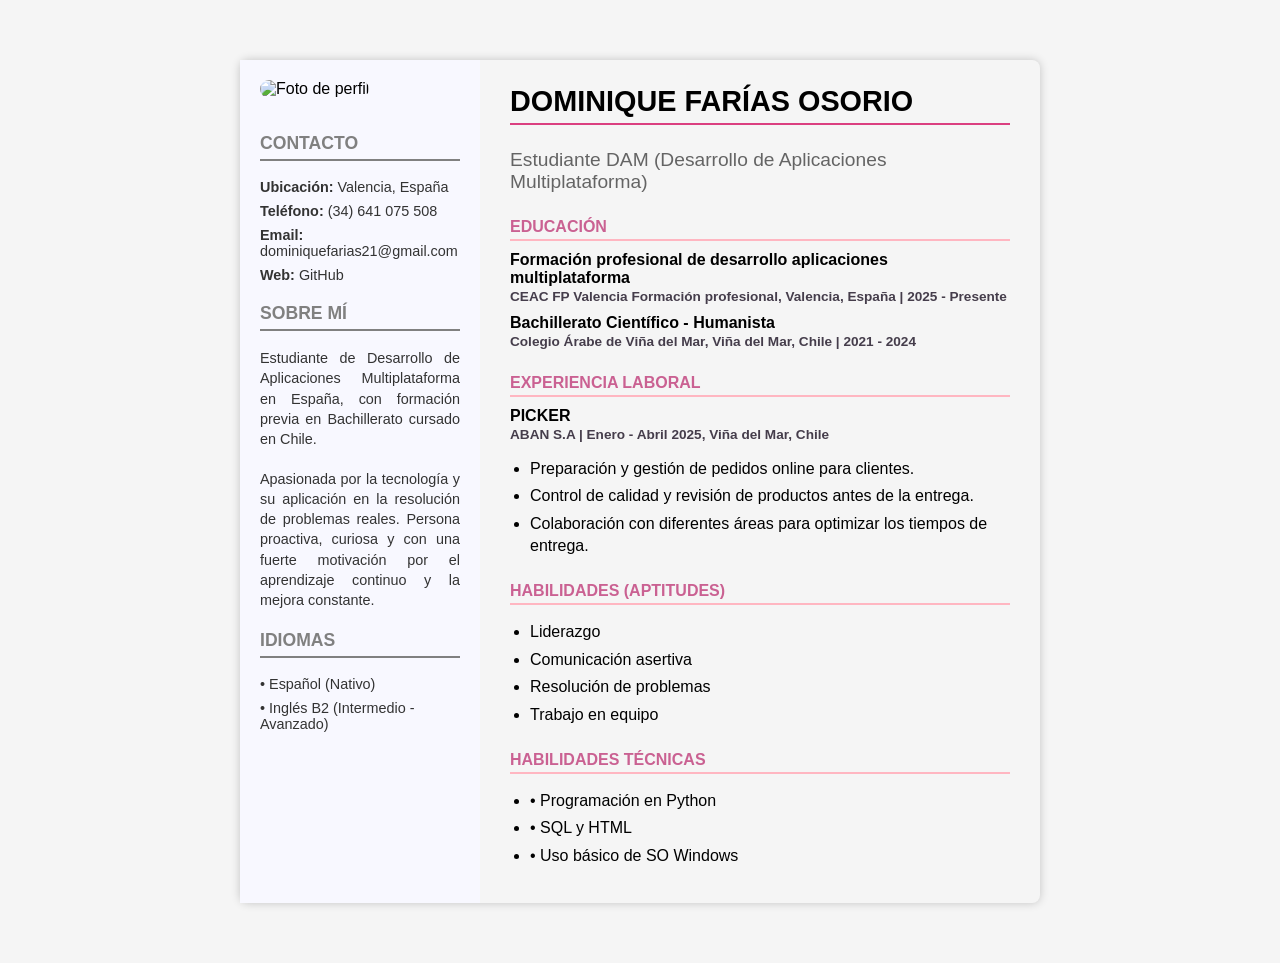
==== index.html @ 954dca67 "." ====
<!DOCTYPE html>
<html lang="es">

<head>
    <meta charset="UTF-8">
    <title>CV - Dominique Farías</title>
    <style>
        /* Estilos generales del cuerpo */
        body {
            width: 800px;
            /* Aumenté ligeramente el ancho para que quepa mejor la info */
            background: whitesmoke;
            margin: 60px auto;
            display: flex;
            border-radius: 8px;
            box-shadow: 0 0 10px rgba(0, 0, 0, 0.2);
            overflow: hidden;
            font-family: Arial, sans-serif;
            /* Agregué una fuente por defecto para mejor lectura */
        }

        /* Sección izquierda */
        #izquierda {
            flex: 1.2;
            /* Le di un poco más de espacio a la izquierda */
            background: rgb(248, 248, 255);
            padding: 20px;
        }

        #izquierda img {
            width: 100%;
            border-radius: 10px;
            margin-bottom: 15px;
        }

        #izquierda h3 {
            border-bottom: 2px solid grey;
            padding-bottom: 5px;
            color: grey;
            margin-top: 20px;
            font-size: 1.1em;
        }

        #izquierda p {
            text-align: justify;
            line-height: 1.4;
            margin-bottom: 20px;
            font-size: 0.9em;
            color: #333;
        }

        #izquierda ul {
            list-style: none;
            padding: 0;
            margin: 10px 0;
        }

        #izquierda li {
            color: #333;
            margin: 8px 0;
            font-size: 0.9em;
            word-wrap: break-word;
            /* Para que el correo no se salga si es muy largo */
        }

        /* Sección derecha */
        #derecha {
            flex: 3;
            padding: 20px 30px;
        }

        #derecha h1 {
            border-bottom: 2px solid rgb(219, 63, 128);
            padding-bottom: 5px;
            color: black;
            margin-top: 5px;
            text-transform: uppercase;
            font-size: 1.8em;
        }

        #derecha h2 {
            margin-top: 5px;
            color: rgb(100, 100, 100);
            font-size: 1.2em;
            font-weight: normal;
        }

        #derecha h3 {
            border-bottom: 2px solid lightpink;
            padding-bottom: 3px;
            color: rgb(202, 97, 146);
            margin-top: 25px;
            margin-bottom: 10px;
            text-transform: uppercase;
            font-size: 1em;
        }

        #derecha h6 {
            color: rgb(69, 61, 75);
            margin: 2px 0 10px 0;
            font-size: 0.85em;
            font-weight: bold;
        }

        /* Ajuste de los artículos para que se vean ordenados */
        #derecha article {
            display: block;
            /* Cambiado a block para mejor manejo de listas y textos */
            margin: 15px 0;
        }

        #derecha ul {
            list-style-type: disc;
            /* Pone puntitos a la lista */
            margin-left: 20px;
            padding: 0;
        }

        #derecha li {
            margin-bottom: 5px;
            line-height: 1.4;
        }

        .item-titulo {
            font-weight: bold;
            font-size: 1em;
            color: #000;
            display: block;
            margin-top: 10px;
        }
    </style>
</head>

<body>
    <section id="izquierda">
        <img src="blurry.jpg" alt="Foto de perfil">

        <article>
            <h3>CONTACTO</h3>
            <ul>
                <li><strong>Ubicación:</strong> Valencia, España</li>
                <li><strong>Teléfono:</strong> (34) 641 075 508</li>
                <li><strong>Email:</strong> dominiquefarias21@gmail.com</li>
                <li><strong>Web:</strong> GitHub</li>
            </ul>
        </article>

        <article>
            <h3>SOBRE MÍ</h3>
            <p>
                Estudiante de Desarrollo de Aplicaciones Multiplataforma en España, con formación previa en Bachillerato
                cursado en Chile.
            </p>
            <p>
                Apasionada por la tecnología y su aplicación en la resolución de problemas reales. Persona proactiva,
                curiosa y con una fuerte motivación por el aprendizaje continuo y la mejora constante.
            </p>
        </article>

        <article>
            <h3>IDIOMAS</h3>
            <ul>
                <li>• Español (Nativo)</li>
                <li>• Inglés B2 (Intermedio - Avanzado)</li>
            </ul>
        </article>
    </section>

    <section id="derecha">
        <h1>Dominique Farías Osorio</h1>
        <h2>Estudiante DAM (Desarrollo de Aplicaciones Multiplataforma)</h2>

        <article>
            <h3>EDUCACIÓN</h3>

            <span class="item-titulo">Formación profesional de desarrollo aplicaciones multiplataforma</span>
            <h6>CEAC FP Valencia Formación profesional, Valencia, España | 2025 - Presente</h6>

            <span class="item-titulo">Bachillerato Científico - Humanista</span>
            <h6>Colegio Árabe de Viña del Mar, Viña del Mar, Chile | 2021 - 2024</h6>
        </article>

        <article>
            <h3>EXPERIENCIA LABORAL</h3>

            <span class="item-titulo">PICKER</span>
            <h6>ABAN S.A | Enero - Abril 2025, Viña del Mar, Chile</h6>
            <ul>
                <li>Preparación y gestión de pedidos online para clientes.</li>
                <li>Control de calidad y revisión de productos antes de la entrega.</li>
                <li>Colaboración con diferentes áreas para optimizar los tiempos de entrega.</li>
            </ul>
        </article>

        <article>
            <h3>HABILIDADES (APTITUDES)</h3>
            <ul>
                <li>Liderazgo</li>
                <li>Comunicación asertiva</li>
                <li>Resolución de problemas</li>
                <li>Trabajo en equipo</li>
            </ul>
        </article>
        <article>
            <h3>HABILIDADES TÉCNICAS</h3>
            <ul>
                <li>• Programación en Python</li>
                <li>• SQL y HTML</li>
                <li>• Uso básico de SO Windows</li>
            </ul>
        </article>
    </section>
</body>

</html>
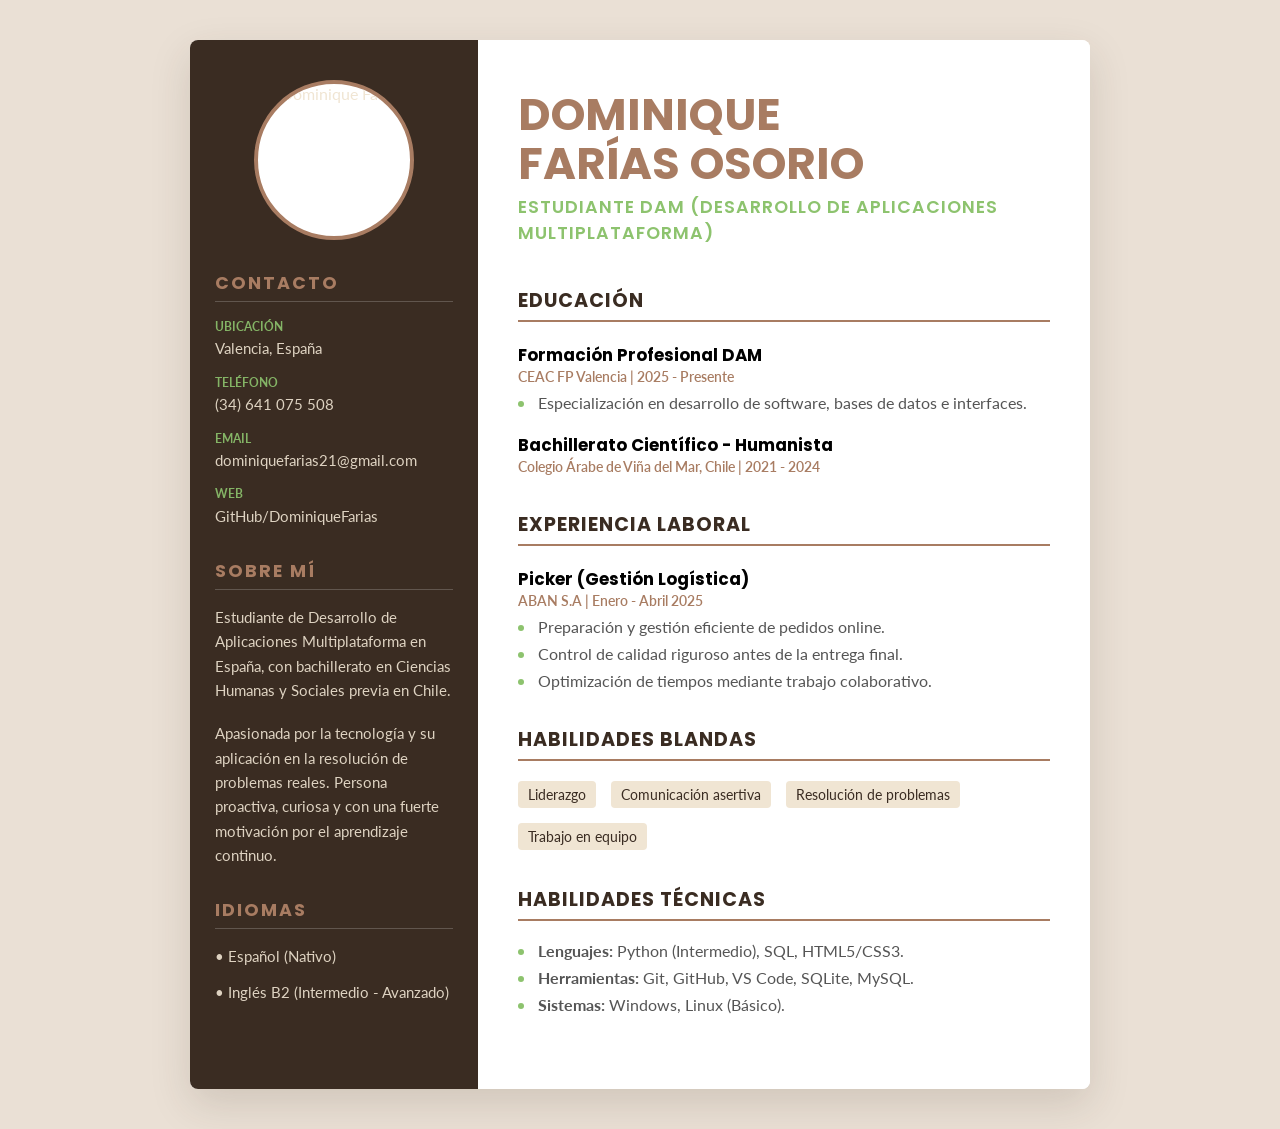
==== commit 9f050dd9: "." ====
--- a/index.html
+++ b/index.html
@@ -4,212 +4,351 @@
 <head>
     <meta charset="UTF-8">
     <title>CV - Dominique Farías</title>
+    <link rel="preconnect" href="https://fonts.googleapis.com">
+    <link rel="preconnect" href="https://fonts.gstatic.com" crossorigin>
+    <link
+        href="https://fonts.googleapis.com/css2?family=Lato:wght@300;400;700&family=Poppins:wght@400;600;700&display=swap"
+        rel="stylesheet">
+
     <style>
-        /* Estilos generales del cuerpo */
+        /* --- Variables de Color (Tema Tierra) --- */
+        :root {
+            --bg-page: #EAE0D5;
+            /* Fondo de la página web */
+            --sidebar-bg: #3A2C22;
+            /* Marrón Oscuro (Barra lateral) */
+            --sidebar-text: #F0E5D3;
+            /* Beige Claro (Texto barra lateral) */
+            --main-bg: #FFFFFF;
+            /* Blanco (Fondo contenido) */
+            --text-dark: #3A2C22;
+            /* Marrón Oscuro (Texto principal) */
+            --primary: #A87C62;
+            /* Terracota (Títulos principales) */
+            --accent: #8DC36E;
+            /* Verde (Subtítulos/Detalles) */
+            --line-color: #E0E0E0;
+            /* Gris muy suave para líneas sutiles */
+        }
+
+        /* --- Reset y General --- */
+        * {
+            box-sizing: border-box;
+            margin: 0;
+            padding: 0;
+        }
+
         body {
-            width: 800px;
-            /* Aumenté ligeramente el ancho para que quepa mejor la info */
-            background: whitesmoke;
-            margin: 60px auto;
+            background-color: var(--bg-page);
+            font-family: 'Lato', sans-serif;
+            color: var(--text-dark);
             display: flex;
+            justify-content: center;
+            padding: 40px 20px;
+        }
+
+        /* --- Contenedor Principal (La Hoja de Papel) --- */
+        .cv-container {
+            width: 900px;
+            background-color: var(--main-bg);
+            display: flex;
+            box-shadow: 0 15px 40px rgba(58, 44, 34, 0.15);
+            /* Sombra suave marrón */
             border-radius: 8px;
-            box-shadow: 0 0 10px rgba(0, 0, 0, 0.2);
             overflow: hidden;
-            font-family: Arial, sans-serif;
-            /* Agregué una fuente por defecto para mejor lectura */
-        }
-
-        /* Sección izquierda */
+            /* Para que la barra lateral respete el borde redondeado */
+        }
+
+        /* --- Barra Lateral (Izquierda) --- */
         #izquierda {
-            flex: 1.2;
-            /* Le di un poco más de espacio a la izquierda */
-            background: rgb(248, 248, 255);
-            padding: 20px;
+            flex: 0 0 32%;
+            /* Ocupa el 32% del ancho */
+            background-color: var(--sidebar-bg);
+            color: var(--sidebar-text);
+            padding: 40px 25px;
+            text-align: center;
+        }
+
+        /* Foto de perfil */
+        .profile-img-container {
+            width: 160px;
+            height: 160px;
+            margin: 0 auto 30px;
+            border-radius: 50%;
+            border: 4px solid var(--primary);
+            /* Borde Terracota */
+            overflow: hidden;
+            background-color: #fff;
         }
 
         #izquierda img {
             width: 100%;
-            border-radius: 10px;
+            height: 100%;
+            object-fit: cover;
+        }
+
+        /* Títulos en la barra lateral */
+        #izquierda h3 {
+            font-family: 'Poppins', sans-serif;
+            color: var(--primary);
+            /* Terracota */
+            font-size: 1.1em;
+            letter-spacing: 2px;
+            margin-top: 30px;
             margin-bottom: 15px;
-        }
-
-        #izquierda h3 {
-            border-bottom: 2px solid grey;
+            border-bottom: 1px solid rgba(255, 255, 255, 0.2);
             padding-bottom: 5px;
-            color: grey;
-            margin-top: 20px;
-            font-size: 1.1em;
-        }
-
-        #izquierda p {
-            text-align: justify;
-            line-height: 1.4;
-            margin-bottom: 20px;
-            font-size: 0.9em;
-            color: #333;
+            text-align: left;
+        }
+
+        /* Texto en la barra lateral */
+        #izquierda p,
+        #izquierda li {
+            font-size: 0.95em;
+            line-height: 1.6;
+            text-align: left;
+            opacity: 0.9;
         }
 
         #izquierda ul {
             list-style: none;
-            padding: 0;
-            margin: 10px 0;
+            text-align: left;
         }
 
         #izquierda li {
-            color: #333;
-            margin: 8px 0;
-            font-size: 0.9em;
-            word-wrap: break-word;
-            /* Para que el correo no se salga si es muy largo */
-        }
-
-        /* Sección derecha */
+            margin-bottom: 12px;
+            display: flex;
+            align-items: flex-start;
+        }
+
+        /* Iconos simulados con CSS para la info de contacto */
+        .icon-text {
+            display: flex;
+            flex-direction: column;
+        }
+
+        .contact-label {
+            font-weight: 700;
+            color: var(--accent);
+            /* Verde */
+            font-size: 0.8em;
+            text-transform: uppercase;
+        }
+
+        /* --- Sección Principal (Derecha) --- */
         #derecha {
-            flex: 3;
-            padding: 20px 30px;
-        }
-
+            flex: 1;
+            padding: 50px 40px;
+            background-color: var(--main-bg);
+        }
+
+        /* Encabezado Nombre */
         #derecha h1 {
-            border-bottom: 2px solid rgb(219, 63, 128);
+            font-family: 'Poppins', sans-serif;
+            color: var(--primary);
+            /* Terracota */
+            font-size: 2.8em;
+            text-transform: uppercase;
+            line-height: 1.1;
+            margin-bottom: 5px;
+        }
+
+        #derecha h2 {
+            font-family: 'Poppins', sans-serif;
+            color: var(--accent);
+            /* Verde */
+            font-size: 1.1em;
+            font-weight: 600;
+            letter-spacing: 1px;
+            margin-bottom: 40px;
+            text-transform: uppercase;
+        }
+
+        /* Títulos de Sección Derecha */
+        #derecha h3 {
+            font-family: 'Poppins', sans-serif;
+            color: var(--text-dark);
+            font-size: 1.2em;
+            text-transform: uppercase;
+            letter-spacing: 1px;
+            border-bottom: 2px solid var(--primary);
+            /* Línea Terracota */
             padding-bottom: 5px;
-            color: black;
-            margin-top: 5px;
-            text-transform: uppercase;
-            font-size: 1.8em;
-        }
-
-        #derecha h2 {
-            margin-top: 5px;
-            color: rgb(100, 100, 100);
-            font-size: 1.2em;
-            font-weight: normal;
-        }
-
-        #derecha h3 {
-            border-bottom: 2px solid lightpink;
-            padding-bottom: 3px;
-            color: rgb(202, 97, 146);
-            margin-top: 25px;
-            margin-bottom: 10px;
-            text-transform: uppercase;
-            font-size: 1em;
-        }
-
-        #derecha h6 {
-            color: rgb(69, 61, 75);
-            margin: 2px 0 10px 0;
-            font-size: 0.85em;
-            font-weight: bold;
-        }
-
-        /* Ajuste de los artículos para que se vean ordenados */
+            margin-top: 35px;
+            margin-bottom: 20px;
+        }
+
+        /* Artículos / Items */
         #derecha article {
-            display: block;
-            /* Cambiado a block para mejor manejo de listas y textos */
-            margin: 15px 0;
-        }
-
-        #derecha ul {
-            list-style-type: disc;
-            /* Pone puntitos a la lista */
-            margin-left: 20px;
-            padding: 0;
-        }
-
-        #derecha li {
-            margin-bottom: 5px;
-            line-height: 1.4;
+            margin-bottom: 25px;
         }
 
         .item-titulo {
-            font-weight: bold;
-            font-size: 1em;
+            font-family: 'Poppins', sans-serif;
+            font-weight: 700;
+            font-size: 1.05em;
             color: #000;
             display: block;
-            margin-top: 10px;
+        }
+
+        .item-subtitulo {
+            color: var(--primary);
+            /* Terracota */
+            font-size: 0.9em;
+            font-weight: 600;
+            margin-bottom: 8px;
+            display: block;
+        }
+
+        #derecha ul {
+            list-style: none;
+            margin-top: 8px;
+        }
+
+        #derecha li {
+            position: relative;
+            padding-left: 20px;
+            margin-bottom: 8px;
+            color: #555;
+        }
+
+        /* Bullet points personalizados (cuadraditos verdes) */
+        #derecha li::before {
+            content: "";
+            position: absolute;
+            left: 0;
+            top: 8px;
+            width: 6px;
+            height: 6px;
+            background-color: var(--accent);
+            /* Verde */
+            border-radius: 50%;
         }
     </style>
 </head>
 
 <body>
-    <section id="izquierda">
-        <img src="blurry.jpg" alt="Foto de perfil">
-
-        <article>
-            <h3>CONTACTO</h3>
-            <ul>
-                <li><strong>Ubicación:</strong> Valencia, España</li>
-                <li><strong>Teléfono:</strong> (34) 641 075 508</li>
-                <li><strong>Email:</strong> dominiquefarias21@gmail.com</li>
-                <li><strong>Web:</strong> GitHub</li>
-            </ul>
-        </article>
-
-        <article>
-            <h3>SOBRE MÍ</h3>
-            <p>
-                Estudiante de Desarrollo de Aplicaciones Multiplataforma en España, con formación previa en Bachillerato
-                cursado en Chile.
-            </p>
-            <p>
-                Apasionada por la tecnología y su aplicación en la resolución de problemas reales. Persona proactiva,
-                curiosa y con una fuerte motivación por el aprendizaje continuo y la mejora constante.
-            </p>
-        </article>
-
-        <article>
-            <h3>IDIOMAS</h3>
-            <ul>
-                <li>• Español (Nativo)</li>
-                <li>• Inglés B2 (Intermedio - Avanzado)</li>
-            </ul>
-        </article>
-    </section>
-
-    <section id="derecha">
-        <h1>Dominique Farías Osorio</h1>
-        <h2>Estudiante DAM (Desarrollo de Aplicaciones Multiplataforma)</h2>
-
-        <article>
-            <h3>EDUCACIÓN</h3>
-
-            <span class="item-titulo">Formación profesional de desarrollo aplicaciones multiplataforma</span>
-            <h6>CEAC FP Valencia Formación profesional, Valencia, España | 2025 - Presente</h6>
-
-            <span class="item-titulo">Bachillerato Científico - Humanista</span>
-            <h6>Colegio Árabe de Viña del Mar, Viña del Mar, Chile | 2021 - 2024</h6>
-        </article>
-
-        <article>
-            <h3>EXPERIENCIA LABORAL</h3>
-
-            <span class="item-titulo">PICKER</span>
-            <h6>ABAN S.A | Enero - Abril 2025, Viña del Mar, Chile</h6>
-            <ul>
-                <li>Preparación y gestión de pedidos online para clientes.</li>
-                <li>Control de calidad y revisión de productos antes de la entrega.</li>
-                <li>Colaboración con diferentes áreas para optimizar los tiempos de entrega.</li>
-            </ul>
-        </article>
-
-        <article>
-            <h3>HABILIDADES (APTITUDES)</h3>
-            <ul>
-                <li>Liderazgo</li>
-                <li>Comunicación asertiva</li>
-                <li>Resolución de problemas</li>
-                <li>Trabajo en equipo</li>
-            </ul>
-        </article>
-        <article>
-            <h3>HABILIDADES TÉCNICAS</h3>
-            <ul>
-                <li>• Programación en Python</li>
-                <li>• SQL y HTML</li>
-                <li>• Uso básico de SO Windows</li>
-            </ul>
-        </article>
-    </section>
+
+    <div class="cv-container">
+        <section id="izquierda">
+            <div class="profile-img-container">
+                <img src="blurry.jpg" alt="Dominique Farías">
+            </div>
+
+            <article>
+                <h3>CONTACTO</h3>
+                <ul>
+                    <li>
+                        <div class="icon-text">
+                            <span class="contact-label">Ubicación</span>
+                            <span>Valencia, España</span>
+                        </div>
+                    </li>
+                    <li>
+                        <div class="icon-text">
+                            <span class="contact-label">Teléfono</span>
+                            <span>(34) 641 075 508</span>
+                        </div>
+                    </li>
+                    <li>
+                        <div class="icon-text">
+                            <span class="contact-label">Email</span>
+                            <span>dominiquefarias21@gmail.com</span>
+                        </div>
+                    </li>
+                    <li>
+                        <div class="icon-text">
+                            <span class="contact-label">Web</span>
+                            <a href="https://github.com/dominiquefarias"
+                                style="color: inherit; text-decoration: none;">GitHub/DominiqueFarias</a>
+                        </div>
+                    </li>
+                </ul>
+            </article>
+
+            <article>
+                <h3>SOBRE MÍ</h3>
+                <p>
+                    Estudiante de Desarrollo de Aplicaciones Multiplataforma en España, con bachillerato en Ciencias
+                    Humanas y Sociales previa en Chile.
+                </p>
+                <br>
+                <p>
+                    Apasionada por la tecnología y su aplicación en la resolución de problemas reales. Persona
+                    proactiva,
+                    curiosa y con una fuerte motivación por el aprendizaje continuo.
+                </p>
+            </article>
+
+            <article>
+                <h3>IDIOMAS</h3>
+                <ul>
+                    <li>• Español (Nativo)</li>
+                    <li>• Inglés B2 (Intermedio - Avanzado)</li>
+                </ul>
+            </article>
+        </section>
+
+        <section id="derecha">
+            <h1>Dominique<br>Farías Osorio</h1>
+            <h2>Estudiante DAM (Desarrollo de Aplicaciones Multiplataforma)</h2>
+
+            <article>
+                <h3>Educación</h3>
+
+                <div style="margin-bottom: 20px;">
+                    <span class="item-titulo">Formación Profesional DAM</span>
+                    <span class="item-subtitulo">CEAC FP Valencia | 2025 - Presente</span>
+                    <ul>
+                        <li>Especialización en desarrollo de software, bases de datos e interfaces.</li>
+                    </ul>
+                </div>
+
+                <div>
+                    <span class="item-titulo">Bachillerato Científico - Humanista</span>
+                    <span class="item-subtitulo">Colegio Árabe de Viña del Mar, Chile | 2021 - 2024</span>
+                </div>
+            </article>
+
+            <article>
+                <h3>Experiencia Laboral</h3>
+
+                <span class="item-titulo">Picker (Gestión Logística)</span>
+                <span class="item-subtitulo">ABAN S.A | Enero - Abril 2025</span>
+                <ul>
+                    <li>Preparación y gestión eficiente de pedidos online.</li>
+                    <li>Control de calidad riguroso antes de la entrega final.</li>
+                    <li>Optimización de tiempos mediante trabajo colaborativo.</li>
+                </ul>
+            </article>
+
+            <article>
+                <h3>Habilidades Blandas</h3>
+                <div style="display: flex; gap: 15px; flex-wrap: wrap;">
+                    <span
+                        style="background:#F0E5D3; padding: 5px 10px; border-radius: 4px; font-size: 0.9em;">Liderazgo</span>
+                    <span
+                        style="background:#F0E5D3; padding: 5px 10px; border-radius: 4px; font-size: 0.9em;">Comunicación
+                        asertiva</span>
+                    <span
+                        style="background:#F0E5D3; padding: 5px 10px; border-radius: 4px; font-size: 0.9em;">Resolución
+                        de problemas</span>
+                    <span style="background:#F0E5D3; padding: 5px 10px; border-radius: 4px; font-size: 0.9em;">Trabajo
+                        en equipo</span>
+                </div>
+            </article>
+
+            <article>
+                <h3>Habilidades Técnicas</h3>
+                <ul>
+                    <li><strong>Lenguajes:</strong> Python (Intermedio), SQL, HTML5/CSS3.</li>
+                    <li><strong>Herramientas:</strong> Git, GitHub, VS Code, SQLite, MySQL.</li>
+                    <li><strong>Sistemas:</strong> Windows, Linux (Básico).</li>
+                </ul>
+            </article>
+        </section>
+    </div>
+
 </body>
 
-</html>
+</html>
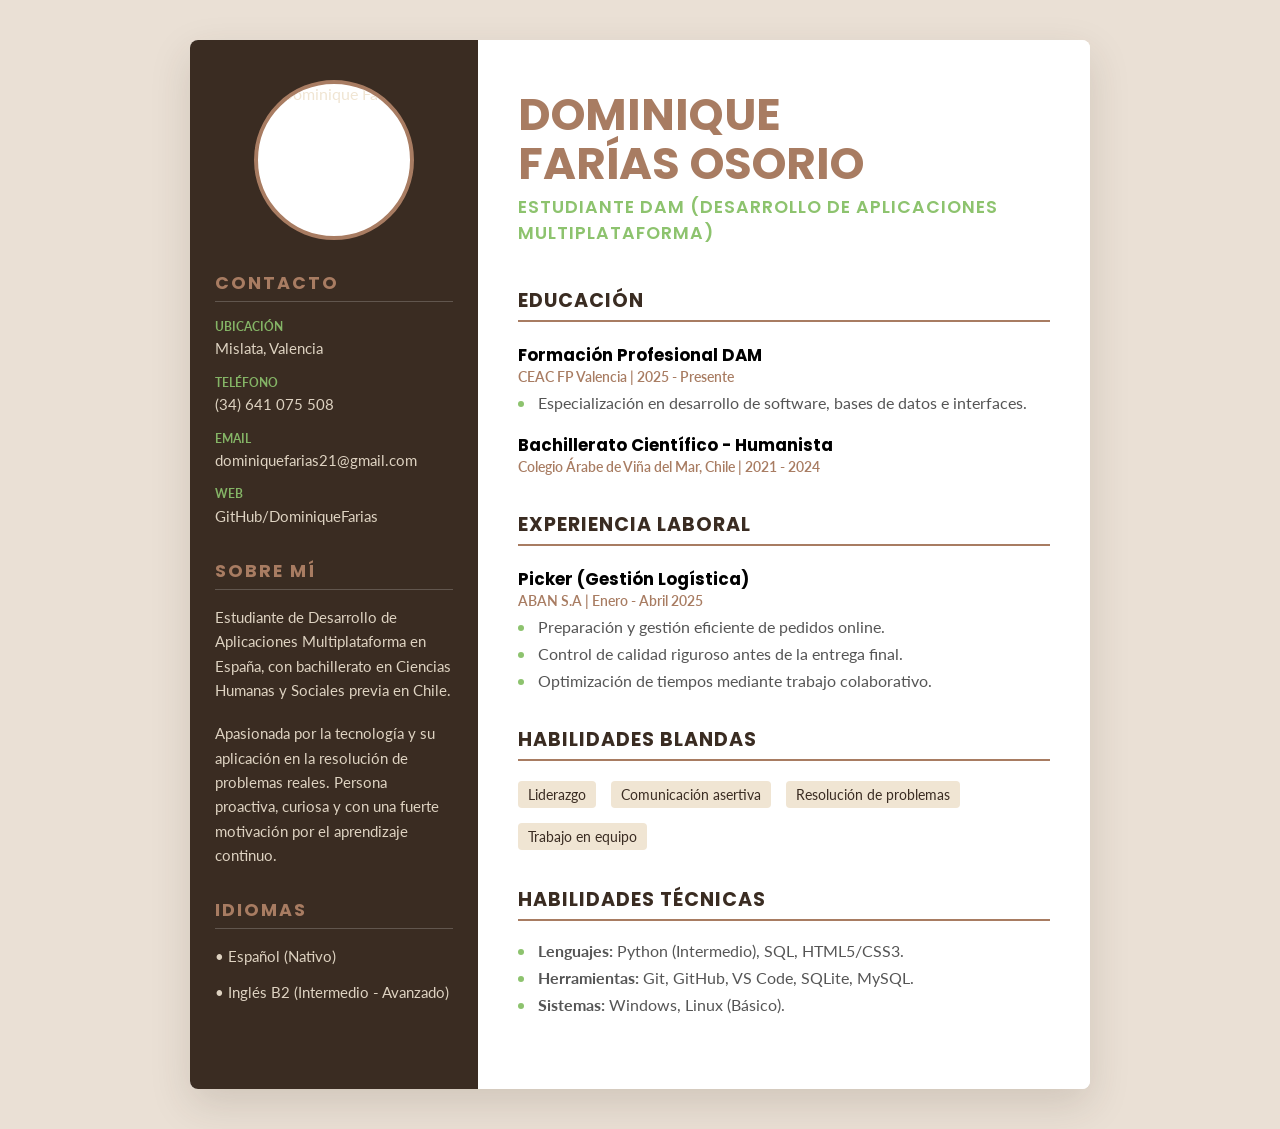
==== commit 6f58eb64: "." ====
--- a/index.html
+++ b/index.html
@@ -241,7 +241,7 @@
                     <li>
                         <div class="icon-text">
                             <span class="contact-label">Ubicación</span>
-                            <span>Valencia, España</span>
+                            <span>Mislata, Valencia</span>
                         </div>
                     </li>
                     <li>
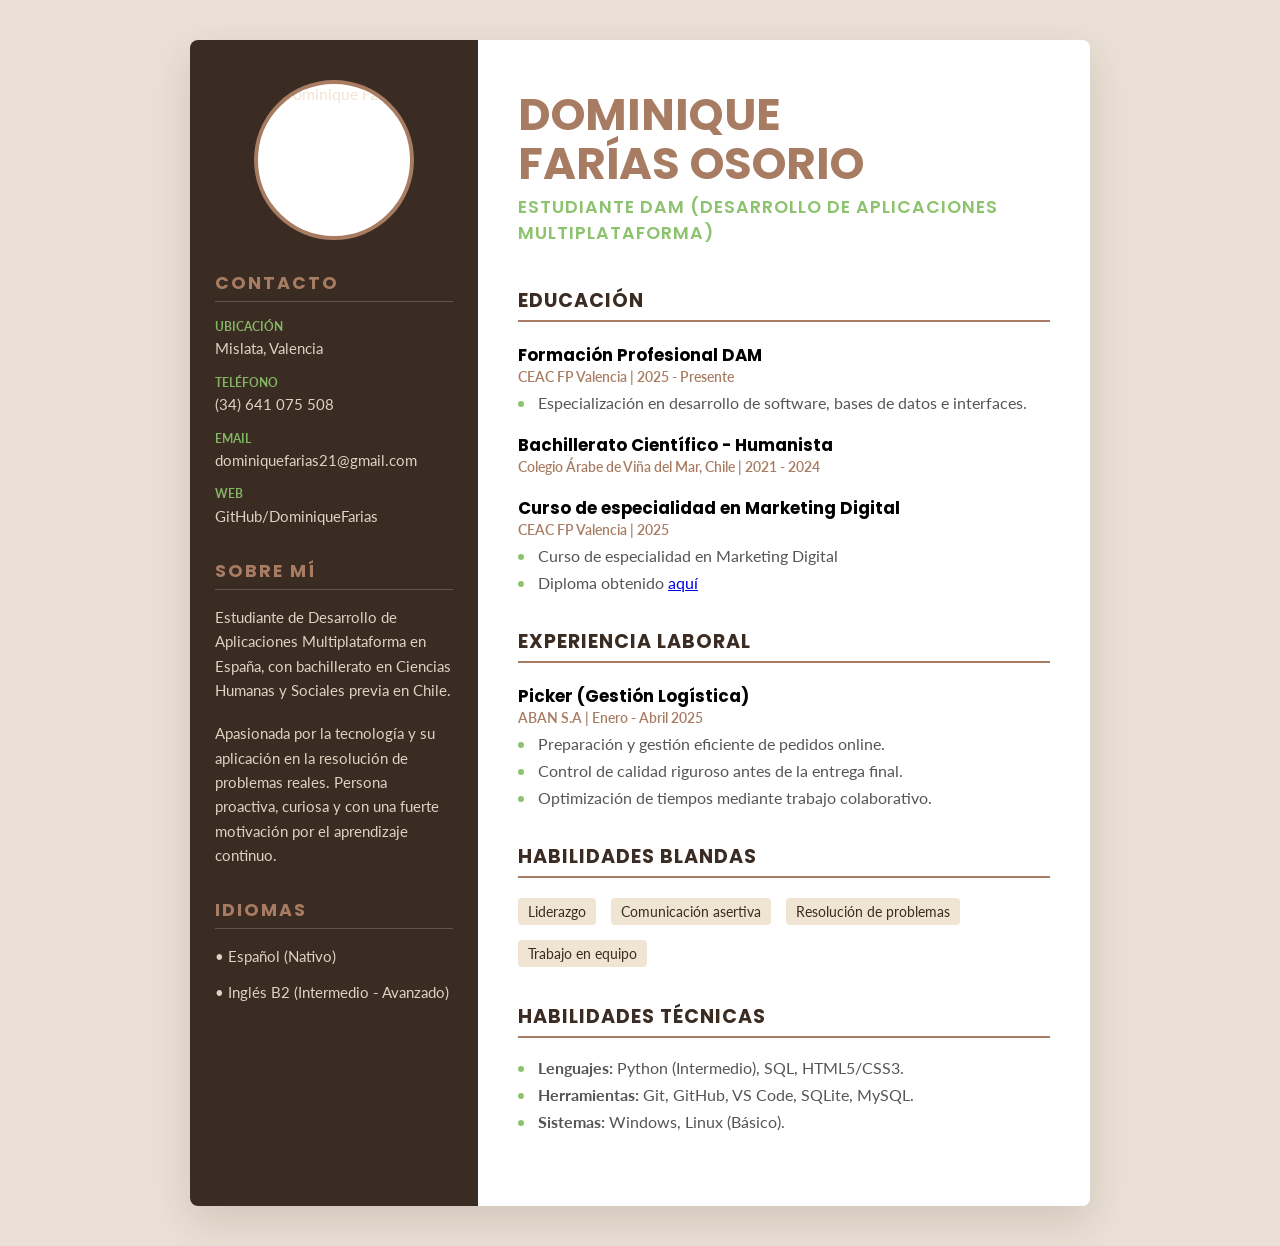
==== commit c3c2962b: "." ====
--- a/index.html
+++ b/index.html
@@ -9,222 +9,7 @@
     <link
         href="https://fonts.googleapis.com/css2?family=Lato:wght@300;400;700&family=Poppins:wght@400;600;700&display=swap"
         rel="stylesheet">
-
-    <style>
-        /* --- Variables de Color (Tema Tierra) --- */
-        :root {
-            --bg-page: #EAE0D5;
-            /* Fondo de la página web */
-            --sidebar-bg: #3A2C22;
-            /* Marrón Oscuro (Barra lateral) */
-            --sidebar-text: #F0E5D3;
-            /* Beige Claro (Texto barra lateral) */
-            --main-bg: #FFFFFF;
-            /* Blanco (Fondo contenido) */
-            --text-dark: #3A2C22;
-            /* Marrón Oscuro (Texto principal) */
-            --primary: #A87C62;
-            /* Terracota (Títulos principales) */
-            --accent: #8DC36E;
-            /* Verde (Subtítulos/Detalles) */
-            --line-color: #E0E0E0;
-            /* Gris muy suave para líneas sutiles */
-        }
-
-        /* --- Reset y General --- */
-        * {
-            box-sizing: border-box;
-            margin: 0;
-            padding: 0;
-        }
-
-        body {
-            background-color: var(--bg-page);
-            font-family: 'Lato', sans-serif;
-            color: var(--text-dark);
-            display: flex;
-            justify-content: center;
-            padding: 40px 20px;
-        }
-
-        /* --- Contenedor Principal (La Hoja de Papel) --- */
-        .cv-container {
-            width: 900px;
-            background-color: var(--main-bg);
-            display: flex;
-            box-shadow: 0 15px 40px rgba(58, 44, 34, 0.15);
-            /* Sombra suave marrón */
-            border-radius: 8px;
-            overflow: hidden;
-            /* Para que la barra lateral respete el borde redondeado */
-        }
-
-        /* --- Barra Lateral (Izquierda) --- */
-        #izquierda {
-            flex: 0 0 32%;
-            /* Ocupa el 32% del ancho */
-            background-color: var(--sidebar-bg);
-            color: var(--sidebar-text);
-            padding: 40px 25px;
-            text-align: center;
-        }
-
-        /* Foto de perfil */
-        .profile-img-container {
-            width: 160px;
-            height: 160px;
-            margin: 0 auto 30px;
-            border-radius: 50%;
-            border: 4px solid var(--primary);
-            /* Borde Terracota */
-            overflow: hidden;
-            background-color: #fff;
-        }
-
-        #izquierda img {
-            width: 100%;
-            height: 100%;
-            object-fit: cover;
-        }
-
-        /* Títulos en la barra lateral */
-        #izquierda h3 {
-            font-family: 'Poppins', sans-serif;
-            color: var(--primary);
-            /* Terracota */
-            font-size: 1.1em;
-            letter-spacing: 2px;
-            margin-top: 30px;
-            margin-bottom: 15px;
-            border-bottom: 1px solid rgba(255, 255, 255, 0.2);
-            padding-bottom: 5px;
-            text-align: left;
-        }
-
-        /* Texto en la barra lateral */
-        #izquierda p,
-        #izquierda li {
-            font-size: 0.95em;
-            line-height: 1.6;
-            text-align: left;
-            opacity: 0.9;
-        }
-
-        #izquierda ul {
-            list-style: none;
-            text-align: left;
-        }
-
-        #izquierda li {
-            margin-bottom: 12px;
-            display: flex;
-            align-items: flex-start;
-        }
-
-        /* Iconos simulados con CSS para la info de contacto */
-        .icon-text {
-            display: flex;
-            flex-direction: column;
-        }
-
-        .contact-label {
-            font-weight: 700;
-            color: var(--accent);
-            /* Verde */
-            font-size: 0.8em;
-            text-transform: uppercase;
-        }
-
-        /* --- Sección Principal (Derecha) --- */
-        #derecha {
-            flex: 1;
-            padding: 50px 40px;
-            background-color: var(--main-bg);
-        }
-
-        /* Encabezado Nombre */
-        #derecha h1 {
-            font-family: 'Poppins', sans-serif;
-            color: var(--primary);
-            /* Terracota */
-            font-size: 2.8em;
-            text-transform: uppercase;
-            line-height: 1.1;
-            margin-bottom: 5px;
-        }
-
-        #derecha h2 {
-            font-family: 'Poppins', sans-serif;
-            color: var(--accent);
-            /* Verde */
-            font-size: 1.1em;
-            font-weight: 600;
-            letter-spacing: 1px;
-            margin-bottom: 40px;
-            text-transform: uppercase;
-        }
-
-        /* Títulos de Sección Derecha */
-        #derecha h3 {
-            font-family: 'Poppins', sans-serif;
-            color: var(--text-dark);
-            font-size: 1.2em;
-            text-transform: uppercase;
-            letter-spacing: 1px;
-            border-bottom: 2px solid var(--primary);
-            /* Línea Terracota */
-            padding-bottom: 5px;
-            margin-top: 35px;
-            margin-bottom: 20px;
-        }
-
-        /* Artículos / Items */
-        #derecha article {
-            margin-bottom: 25px;
-        }
-
-        .item-titulo {
-            font-family: 'Poppins', sans-serif;
-            font-weight: 700;
-            font-size: 1.05em;
-            color: #000;
-            display: block;
-        }
-
-        .item-subtitulo {
-            color: var(--primary);
-            /* Terracota */
-            font-size: 0.9em;
-            font-weight: 600;
-            margin-bottom: 8px;
-            display: block;
-        }
-
-        #derecha ul {
-            list-style: none;
-            margin-top: 8px;
-        }
-
-        #derecha li {
-            position: relative;
-            padding-left: 20px;
-            margin-bottom: 8px;
-            color: #555;
-        }
-
-        /* Bullet points personalizados (cuadraditos verdes) */
-        #derecha li::before {
-            content: "";
-            position: absolute;
-            left: 0;
-            top: 8px;
-            width: 6px;
-            height: 6px;
-            background-color: var(--accent);
-            /* Verde */
-            border-radius: 50%;
-        }
-    </style>
+    <link rel="stylesheet" href="css/index.css">
 </head>
 
 <body>
@@ -304,9 +89,19 @@
                     </ul>
                 </div>
 
-                <div>
+                <div style="margin-bottom: 20px;">
                     <span class="item-titulo">Bachillerato Científico - Humanista</span>
                     <span class="item-subtitulo">Colegio Árabe de Viña del Mar, Chile | 2021 - 2024</span>
+                </div>
+
+                <div>
+                    <span class="item-titulo">Curso de especialidad en Marketing Digital</span>
+                    <span class="item-subtitulo">CEAC FP Valencia | 2025</span>
+                    <ul>
+                        <li>Curso de especialidad en Marketing Digital</li>
+                        <li>Diploma obtenido <a href="file/certificado.pdf" target="_blank">aquí</a></li>
+
+                    </ul>
                 </div>
             </article>
 
--- a/css/index.css
+++ b/css/index.css
@@ -0,0 +1,213 @@
+/* --- Variables de Color (Tema Tierra) --- */
+:root {
+    --bg-page: #EAE0D5;
+    /* Fondo de la página web */
+    --sidebar-bg: #3A2C22;
+    /* Marrón Oscuro (Barra lateral) */
+    --sidebar-text: #F0E5D3;
+    /* Beige Claro (Texto barra lateral) */
+    --main-bg: #FFFFFF;
+    /* Blanco (Fondo contenido) */
+    --text-dark: #3A2C22;
+    /* Marrón Oscuro (Texto principal) */
+    --primary: #A87C62;
+    /* Terracota (Títulos principales) */
+    --accent: #8DC36E;
+    /* Verde (Subtítulos/Detalles) */
+    --line-color: #E0E0E0;
+    /* Gris muy suave para líneas sutiles */
+}
+
+/* --- Reset y General --- */
+* {
+    box-sizing: border-box;
+    margin: 0;
+    padding: 0;
+}
+
+body {
+    background-color: var(--bg-page);
+    font-family: 'Lato', sans-serif;
+    color: var(--text-dark);
+    display: flex;
+    justify-content: center;
+    padding: 40px 20px;
+}
+
+/* --- Contenedor Principal (La Hoja de Papel) --- */
+.cv-container {
+    width: 900px;
+    background-color: var(--main-bg);
+    display: flex;
+    box-shadow: 0 15px 40px rgba(58, 44, 34, 0.15);
+    /* Sombra suave marrón */
+    border-radius: 8px;
+    overflow: hidden;
+    /* Para que la barra lateral respete el borde redondeado */
+}
+
+/* --- Barra Lateral (Izquierda) --- */
+#izquierda {
+    flex: 0 0 32%;
+    /* Ocupa el 32% del ancho */
+    background-color: var(--sidebar-bg);
+    color: var(--sidebar-text);
+    padding: 40px 25px;
+    text-align: center;
+}
+
+/* Foto de perfil */
+.profile-img-container {
+    width: 160px;
+    height: 160px;
+    margin: 0 auto 30px;
+    border-radius: 50%;
+    border: 4px solid var(--primary);
+    /* Borde Terracota */
+    overflow: hidden;
+    background-color: #fff;
+}
+
+#izquierda img {
+    width: 100%;
+    height: 100%;
+    object-fit: cover;
+}
+
+/* Títulos en la barra lateral */
+#izquierda h3 {
+    font-family: 'Poppins', sans-serif;
+    color: var(--primary);
+    /* Terracota */
+    font-size: 1.1em;
+    letter-spacing: 2px;
+    margin-top: 30px;
+    margin-bottom: 15px;
+    border-bottom: 1px solid rgba(255, 255, 255, 0.2);
+    padding-bottom: 5px;
+    text-align: left;
+}
+
+/* Texto en la barra lateral */
+#izquierda p,
+#izquierda li {
+    font-size: 0.95em;
+    line-height: 1.6;
+    text-align: left;
+    opacity: 0.9;
+}
+
+#izquierda ul {
+    list-style: none;
+    text-align: left;
+}
+
+#izquierda li {
+    margin-bottom: 12px;
+    display: flex;
+    align-items: flex-start;
+}
+
+/* Iconos simulados con CSS para la info de contacto */
+.icon-text {
+    display: flex;
+    flex-direction: column;
+}
+
+.contact-label {
+    font-weight: 700;
+    color: var(--accent);
+    /* Verde */
+    font-size: 0.8em;
+    text-transform: uppercase;
+}
+
+/* --- Sección Principal (Derecha) --- */
+#derecha {
+    flex: 1;
+    padding: 50px 40px;
+    background-color: var(--main-bg);
+}
+
+/* Encabezado Nombre */
+#derecha h1 {
+    font-family: 'Poppins', sans-serif;
+    color: var(--primary);
+    /* Terracota */
+    font-size: 2.8em;
+    text-transform: uppercase;
+    line-height: 1.1;
+    margin-bottom: 5px;
+}
+
+#derecha h2 {
+    font-family: 'Poppins', sans-serif;
+    color: var(--accent);
+    /* Verde */
+    font-size: 1.1em;
+    font-weight: 600;
+    letter-spacing: 1px;
+    margin-bottom: 40px;
+    text-transform: uppercase;
+}
+
+/* Títulos de Sección Derecha */
+#derecha h3 {
+    font-family: 'Poppins', sans-serif;
+    color: var(--text-dark);
+    font-size: 1.2em;
+    text-transform: uppercase;
+    letter-spacing: 1px;
+    border-bottom: 2px solid var(--primary);
+    /* Línea Terracota */
+    padding-bottom: 5px;
+    margin-top: 35px;
+    margin-bottom: 20px;
+}
+
+/* Artículos / Items */
+#derecha article {
+    margin-bottom: 25px;
+}
+
+.item-titulo {
+    font-family: 'Poppins', sans-serif;
+    font-weight: 700;
+    font-size: 1.05em;
+    color: #000;
+    display: block;
+}
+
+.item-subtitulo {
+    color: var(--primary);
+    /* Terracota */
+    font-size: 0.9em;
+    font-weight: 600;
+    margin-bottom: 8px;
+    display: block;
+}
+
+#derecha ul {
+    list-style: none;
+    margin-top: 8px;
+}
+
+#derecha li {
+    position: relative;
+    padding-left: 20px;
+    margin-bottom: 8px;
+    color: #555;
+}
+
+/* Bullet points personalizados (cuadraditos verdes) */
+#derecha li::before {
+    content: "";
+    position: absolute;
+    left: 0;
+    top: 8px;
+    width: 6px;
+    height: 6px;
+    background-color: var(--accent);
+    /* Verde */
+    border-radius: 50%;
+}
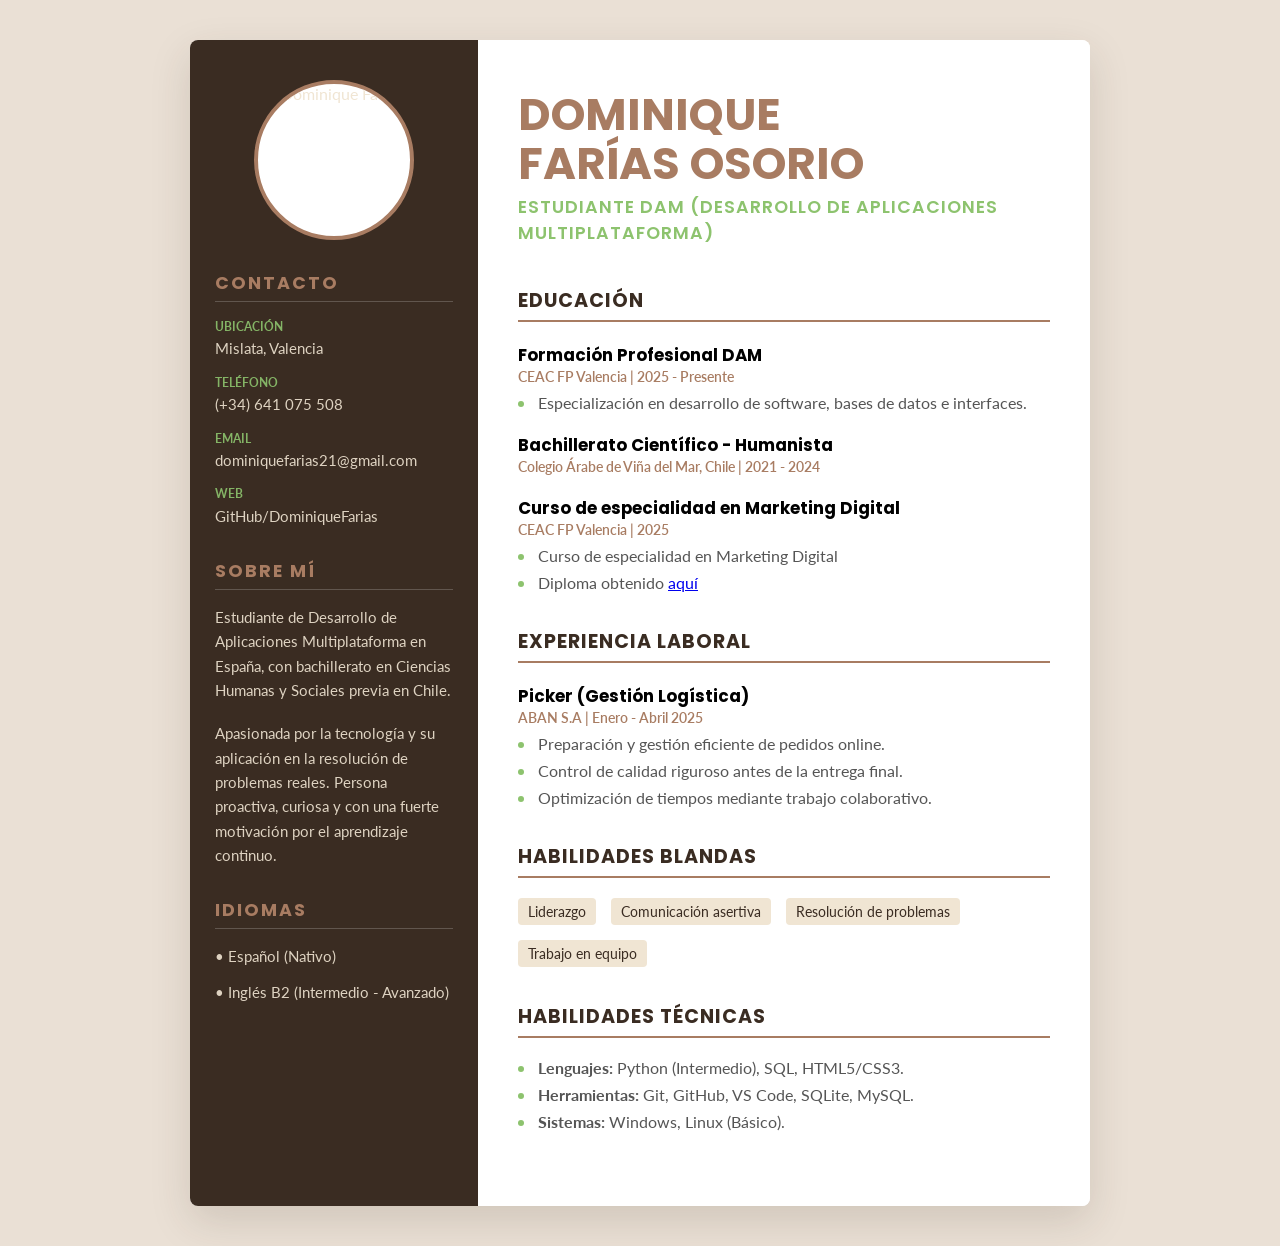
==== commit 719a112a: "." ====
--- a/index.html
+++ b/index.html
@@ -10,6 +10,7 @@
         href="https://fonts.googleapis.com/css2?family=Lato:wght@300;400;700&family=Poppins:wght@400;600;700&display=swap"
         rel="stylesheet">
     <link rel="stylesheet" href="css/index.css">
+    <link rel="icon" href="file/favicon1.png" type="image/png">
 </head>
 
 <body>
@@ -32,7 +33,7 @@
                     <li>
                         <div class="icon-text">
                             <span class="contact-label">Teléfono</span>
-                            <span>(34) 641 075 508</span>
+                            <span>(+34) 641 075 508</span>
                         </div>
                     </li>
                     <li>
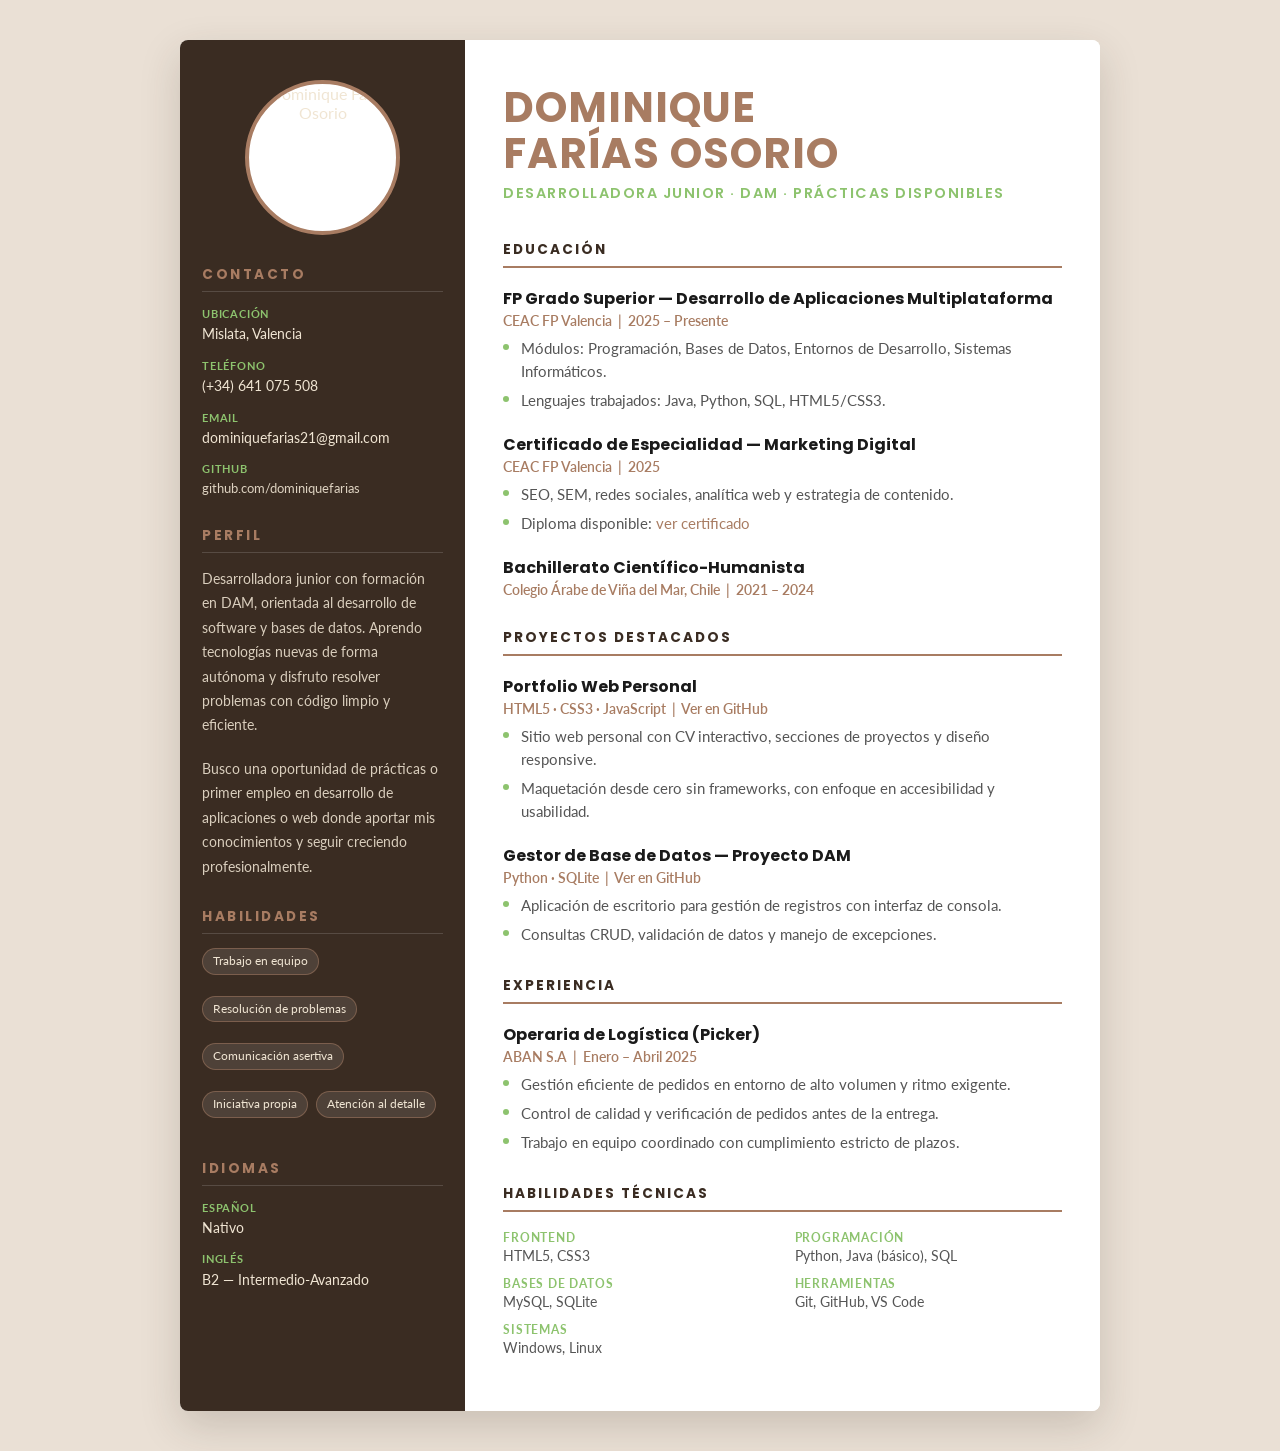
==== commit e33d00e7: "." ====
--- a/index.html
+++ b/index.html
@@ -3,7 +3,7 @@
 
 <head>
     <meta charset="UTF-8">
-    <title>CV - Dominique Farías</title>
+    <title>CV - Dominique Farías Osorio</title>
     <link rel="preconnect" href="https://fonts.googleapis.com">
     <link rel="preconnect" href="https://fonts.gstatic.com" crossorigin>
     <link
@@ -16,9 +16,12 @@
 <body>
 
     <div class="cv-container">
+
+        <!-- ========== SIDEBAR IZQUIERDO ========== -->
         <section id="izquierda">
+
             <div class="profile-img-container">
-                <img src="blurry.jpg" alt="Dominique Farías">
+                <img src="blurry.jpg" alt="Dominique Farías Osorio">
             </div>
 
             <article>
@@ -44,107 +47,160 @@
                     </li>
                     <li>
                         <div class="icon-text">
-                            <span class="contact-label">Web</span>
+                            <span class="contact-label">GitHub</span>
                             <a href="https://github.com/dominiquefarias"
-                                style="color: inherit; text-decoration: none;">GitHub/DominiqueFarias</a>
+                                target="_blank">github.com/dominiquefarias</a>
                         </div>
                     </li>
                 </ul>
             </article>
 
             <article>
-                <h3>SOBRE MÍ</h3>
+                <h3>PERFIL</h3>
                 <p>
-                    Estudiante de Desarrollo de Aplicaciones Multiplataforma en España, con bachillerato en Ciencias
-                    Humanas y Sociales previa en Chile.
+                    Desarrolladora junior con formación en DAM, orientada al desarrollo de software y bases de datos.
+                    Aprendo tecnologías nuevas de forma autónoma y disfruto resolver problemas con código limpio y eficiente.
                 </p>
                 <br>
                 <p>
-                    Apasionada por la tecnología y su aplicación en la resolución de problemas reales. Persona
-                    proactiva,
-                    curiosa y con una fuerte motivación por el aprendizaje continuo.
+                    Busco una oportunidad de prácticas o primer empleo en desarrollo de aplicaciones o web donde aportar
+                    mis conocimientos y seguir creciendo profesionalmente.
                 </p>
+            </article>
+
+            <article>
+                <h3>HABILIDADES</h3>
+                <ul class="skills-list">
+                    <li><span class="skill-tag">Trabajo en equipo</span></li>
+                    <li><span class="skill-tag">Resolución de problemas</span></li>
+                    <li><span class="skill-tag">Comunicación asertiva</span></li>
+                    <li><span class="skill-tag">Iniciativa propia</span></li>
+                    <li><span class="skill-tag">Atención al detalle</span></li>
+                </ul>
             </article>
 
             <article>
                 <h3>IDIOMAS</h3>
                 <ul>
-                    <li>• Español (Nativo)</li>
-                    <li>• Inglés B2 (Intermedio - Avanzado)</li>
+                    <li>
+                        <div class="icon-text">
+                            <span class="contact-label">Español</span>
+                            <span>Nativo</span>
+                        </div>
+                    </li>
+                    <li>
+                        <div class="icon-text">
+                            <span class="contact-label">Inglés</span>
+                            <span>B2 — Intermedio-Avanzado</span>
+                        </div>
+                    </li>
                 </ul>
             </article>
+
         </section>
 
+        <!-- ========== CONTENIDO DERECHO ========== -->
         <section id="derecha">
+
             <h1>Dominique<br>Farías Osorio</h1>
-            <h2>Estudiante DAM (Desarrollo de Aplicaciones Multiplataforma)</h2>
-
+            <h2>Desarrolladora Junior · DAM · Prácticas disponibles</h2>
+
+            <!-- EDUCACIÓN -->
             <article>
                 <h3>Educación</h3>
 
-                <div style="margin-bottom: 20px;">
-                    <span class="item-titulo">Formación Profesional DAM</span>
-                    <span class="item-subtitulo">CEAC FP Valencia | 2025 - Presente</span>
-                    <ul>
-                        <li>Especialización en desarrollo de software, bases de datos e interfaces.</li>
-                    </ul>
-                </div>
-
-                <div style="margin-bottom: 20px;">
-                    <span class="item-titulo">Bachillerato Científico - Humanista</span>
-                    <span class="item-subtitulo">Colegio Árabe de Viña del Mar, Chile | 2021 - 2024</span>
-                </div>
-
-                <div>
-                    <span class="item-titulo">Curso de especialidad en Marketing Digital</span>
-                    <span class="item-subtitulo">CEAC FP Valencia | 2025</span>
-                    <ul>
-                        <li>Curso de especialidad en Marketing Digital</li>
-                        <li>Diploma obtenido <a href="file/certificado.pdf" target="_blank">aquí</a></li>
-
-                    </ul>
-                </div>
-            </article>
-
-            <article>
-                <h3>Experiencia Laboral</h3>
-
-                <span class="item-titulo">Picker (Gestión Logística)</span>
-                <span class="item-subtitulo">ABAN S.A | Enero - Abril 2025</span>
-                <ul>
-                    <li>Preparación y gestión eficiente de pedidos online.</li>
-                    <li>Control de calidad riguroso antes de la entrega final.</li>
-                    <li>Optimización de tiempos mediante trabajo colaborativo.</li>
-                </ul>
-            </article>
-
-            <article>
-                <h3>Habilidades Blandas</h3>
-                <div style="display: flex; gap: 15px; flex-wrap: wrap;">
-                    <span
-                        style="background:#F0E5D3; padding: 5px 10px; border-radius: 4px; font-size: 0.9em;">Liderazgo</span>
-                    <span
-                        style="background:#F0E5D3; padding: 5px 10px; border-radius: 4px; font-size: 0.9em;">Comunicación
-                        asertiva</span>
-                    <span
-                        style="background:#F0E5D3; padding: 5px 10px; border-radius: 4px; font-size: 0.9em;">Resolución
-                        de problemas</span>
-                    <span style="background:#F0E5D3; padding: 5px 10px; border-radius: 4px; font-size: 0.9em;">Trabajo
-                        en equipo</span>
-                </div>
-            </article>
-
+                <div class="entry">
+                    <span class="item-titulo">FP Grado Superior — Desarrollo de Aplicaciones Multiplataforma</span>
+                    <span class="item-subtitulo">CEAC FP Valencia &nbsp;|&nbsp; 2025 – Presente</span>
+                    <ul>
+                        <li>Módulos: Programación, Bases de Datos, Entornos de Desarrollo, Sistemas Informáticos.</li>
+                        <li>Lenguajes trabajados: Java, Python, SQL, HTML5/CSS3.</li>
+                    </ul>
+                </div>
+
+                <div class="entry">
+                    <span class="item-titulo">Certificado de Especialidad — Marketing Digital</span>
+                    <span class="item-subtitulo">CEAC FP Valencia &nbsp;|&nbsp; 2025</span>
+                    <ul>
+                        <li>SEO, SEM, redes sociales, analítica web y estrategia de contenido.</li>
+                        <li>Diploma disponible: <a href="file/certificado.pdf" target="_blank">ver certificado</a></li>
+                    </ul>
+                </div>
+
+                <div class="entry">
+                    <span class="item-titulo">Bachillerato Científico-Humanista</span>
+                    <span class="item-subtitulo">Colegio Árabe de Viña del Mar, Chile &nbsp;|&nbsp; 2021 – 2024</span>
+                </div>
+            </article>
+
+            <!-- PROYECTOS -->
+            <article>
+                <h3>Proyectos Destacados</h3>
+
+                <div class="entry">
+                    <span class="item-titulo">Portfolio Web Personal</span>
+                    <span class="item-subtitulo">HTML5 · CSS3 · JavaScript &nbsp;|&nbsp; <a href="https://github.com/dominiquefarias" target="_blank">Ver en GitHub</a></span>
+                    <ul>
+                        <li>Sitio web personal con CV interactivo, secciones de proyectos y diseño responsive.</li>
+                        <li>Maquetación desde cero sin frameworks, con enfoque en accesibilidad y usabilidad.</li>
+                    </ul>
+                </div>
+
+                <div class="entry">
+                    <span class="item-titulo">Gestor de Base de Datos — Proyecto DAM</span>
+                    <span class="item-subtitulo">Python · SQLite &nbsp;|&nbsp; <a href="https://github.com/dominiquefarias" target="_blank">Ver en GitHub</a></span>
+                    <ul>
+                        <li>Aplicación de escritorio para gestión de registros con interfaz de consola.</li>
+                        <li>Consultas CRUD, validación de datos y manejo de excepciones.</li>
+                    </ul>
+                </div>
+            </article>
+
+            <!-- EXPERIENCIA -->
+            <article>
+                <h3>Experiencia</h3>
+
+                <div class="entry">
+                    <span class="item-titulo">Operaria de Logística (Picker)</span>
+                    <span class="item-subtitulo">ABAN S.A &nbsp;|&nbsp; Enero – Abril 2025</span>
+                    <ul>
+                        <li>Gestión eficiente de pedidos en entorno de alto volumen y ritmo exigente.</li>
+                        <li>Control de calidad y verificación de pedidos antes de la entrega.</li>
+                        <li>Trabajo en equipo coordinado con cumplimiento estricto de plazos.</li>
+                    </ul>
+                </div>
+            </article>
+
+            <!-- HABILIDADES TÉCNICAS -->
             <article>
                 <h3>Habilidades Técnicas</h3>
-                <ul>
-                    <li><strong>Lenguajes:</strong> Python (Intermedio), SQL, HTML5/CSS3.</li>
-                    <li><strong>Herramientas:</strong> Git, GitHub, VS Code, SQLite, MySQL.</li>
-                    <li><strong>Sistemas:</strong> Windows, Linux (Básico).</li>
-                </ul>
-            </article>
+                <div class="tech-grid">
+                    <div class="tech-group">
+                        <span class="tech-label">Frontend</span>
+                        <span>HTML5, CSS3</span>
+                    </div>
+                    <div class="tech-group">
+                        <span class="tech-label">Programación</span>
+                        <span>Python, Java (básico), SQL</span>
+                    </div>
+                    <div class="tech-group">
+                        <span class="tech-label">Bases de datos</span>
+                        <span>MySQL, SQLite</span>
+                    </div>
+                    <div class="tech-group">
+                        <span class="tech-label">Herramientas</span>
+                        <span>Git, GitHub, VS Code</span>
+                    </div>
+                    <div class="tech-group">
+                        <span class="tech-label">Sistemas</span>
+                        <span>Windows, Linux</span>
+                    </div>
+                </div>
+            </article>
+
         </section>
     </div>
 
 </body>
 
-</html>+</html>
--- a/css/index.css
+++ b/css/index.css
@@ -1,24 +1,17 @@
-/* --- Variables de Color (Tema Tierra) --- */
+/* --- Variables de Color --- */
 :root {
     --bg-page: #EAE0D5;
-    /* Fondo de la página web */
     --sidebar-bg: #3A2C22;
-    /* Marrón Oscuro (Barra lateral) */
     --sidebar-text: #F0E5D3;
-    /* Beige Claro (Texto barra lateral) */
     --main-bg: #FFFFFF;
-    /* Blanco (Fondo contenido) */
     --text-dark: #3A2C22;
-    /* Marrón Oscuro (Texto principal) */
+    --text-muted: #555;
     --primary: #A87C62;
-    /* Terracota (Títulos principales) */
     --accent: #8DC36E;
-    /* Verde (Subtítulos/Detalles) */
-    --line-color: #E0E0E0;
-    /* Gris muy suave para líneas sutiles */
-}
-
-/* --- Reset y General --- */
+    --line-color: #E8E8E8;
+}
+
+/* --- Reset --- */
 * {
     box-sizing: border-box;
     margin: 0;
@@ -34,36 +27,33 @@
     padding: 40px 20px;
 }
 
-/* --- Contenedor Principal (La Hoja de Papel) --- */
+/* --- Contenedor Principal --- */
 .cv-container {
-    width: 900px;
+    width: 920px;
     background-color: var(--main-bg);
     display: flex;
-    box-shadow: 0 15px 40px rgba(58, 44, 34, 0.15);
-    /* Sombra suave marrón */
+    box-shadow: 0 15px 40px rgba(58, 44, 34, 0.18);
     border-radius: 8px;
     overflow: hidden;
-    /* Para que la barra lateral respete el borde redondeado */
-}
-
-/* --- Barra Lateral (Izquierda) --- */
+}
+
+/* ==========================================
+   SIDEBAR IZQUIERDO
+   ========================================== */
 #izquierda {
-    flex: 0 0 32%;
-    /* Ocupa el 32% del ancho */
+    flex: 0 0 31%;
     background-color: var(--sidebar-bg);
     color: var(--sidebar-text);
-    padding: 40px 25px;
+    padding: 40px 22px;
     text-align: center;
 }
 
-/* Foto de perfil */
 .profile-img-container {
-    width: 160px;
-    height: 160px;
+    width: 155px;
+    height: 155px;
     margin: 0 auto 30px;
     border-radius: 50%;
     border: 4px solid var(--primary);
-    /* Borde Terracota */
     overflow: hidden;
     background-color: #fff;
 }
@@ -74,27 +64,24 @@
     object-fit: cover;
 }
 
-/* Títulos en la barra lateral */
 #izquierda h3 {
     font-family: 'Poppins', sans-serif;
     color: var(--primary);
-    /* Terracota */
-    font-size: 1.1em;
-    letter-spacing: 2px;
-    margin-top: 30px;
-    margin-bottom: 15px;
-    border-bottom: 1px solid rgba(255, 255, 255, 0.2);
-    padding-bottom: 5px;
-    text-align: left;
-}
-
-/* Texto en la barra lateral */
-#izquierda p,
-#izquierda li {
-    font-size: 0.95em;
-    line-height: 1.6;
-    text-align: left;
-    opacity: 0.9;
+    font-size: 0.85em;
+    letter-spacing: 2.5px;
+    text-transform: uppercase;
+    margin-top: 28px;
+    margin-bottom: 14px;
+    border-bottom: 1px solid rgba(255, 255, 255, 0.15);
+    padding-bottom: 6px;
+    text-align: left;
+}
+
+#izquierda p {
+    font-size: 0.9em;
+    line-height: 1.7;
+    text-align: left;
+    opacity: 0.88;
 }
 
 #izquierda ul {
@@ -103,12 +90,13 @@
 }
 
 #izquierda li {
-    margin-bottom: 12px;
+    font-size: 0.9em;
+    line-height: 1.5;
+    margin-bottom: 13px;
     display: flex;
     align-items: flex-start;
 }
 
-/* Iconos simulados con CSS para la info de contacto */
 .icon-text {
     display: flex;
     flex-direction: column;
@@ -117,97 +105,180 @@
 .contact-label {
     font-weight: 700;
     color: var(--accent);
-    /* Verde */
-    font-size: 0.8em;
-    text-transform: uppercase;
-}
-
-/* --- Sección Principal (Derecha) --- */
+    font-size: 0.75em;
+    text-transform: uppercase;
+    letter-spacing: 0.8px;
+    margin-bottom: 1px;
+}
+
+#izquierda a {
+    color: var(--sidebar-text);
+    text-decoration: none;
+    font-size: 0.88em;
+    opacity: 0.9;
+}
+
+#izquierda a:hover {
+    color: var(--accent);
+}
+
+/* Skills tags en sidebar */
+.skills-list {
+    display: flex;
+    flex-wrap: wrap;
+    gap: 8px;
+    text-align: left;
+}
+
+.skills-list li {
+    display: block;
+    margin-bottom: 0;
+}
+
+.skill-tag {
+    display: inline-block;
+    background: rgba(255, 255, 255, 0.1);
+    border: 1px solid rgba(168, 124, 98, 0.5);
+    color: var(--sidebar-text);
+    padding: 4px 10px;
+    border-radius: 20px;
+    font-size: 0.82em;
+    line-height: 1.4;
+}
+
+/* ==========================================
+   SECCIÓN PRINCIPAL DERECHA
+   ========================================== */
 #derecha {
     flex: 1;
-    padding: 50px 40px;
+    padding: 45px 38px;
     background-color: var(--main-bg);
 }
 
-/* Encabezado Nombre */
 #derecha h1 {
     font-family: 'Poppins', sans-serif;
     color: var(--primary);
-    /* Terracota */
-    font-size: 2.8em;
+    font-size: 2.6em;
     text-transform: uppercase;
     line-height: 1.1;
-    margin-bottom: 5px;
+    margin-bottom: 6px;
+    letter-spacing: 1px;
 }
 
 #derecha h2 {
     font-family: 'Poppins', sans-serif;
     color: var(--accent);
-    /* Verde */
-    font-size: 1.1em;
+    font-size: 0.9em;
     font-weight: 600;
-    letter-spacing: 1px;
-    margin-bottom: 40px;
-    text-transform: uppercase;
-}
-
-/* Títulos de Sección Derecha */
+    letter-spacing: 1.5px;
+    margin-bottom: 36px;
+    text-transform: uppercase;
+}
+
 #derecha h3 {
     font-family: 'Poppins', sans-serif;
     color: var(--text-dark);
-    font-size: 1.2em;
-    text-transform: uppercase;
-    letter-spacing: 1px;
+    font-size: 0.85em;
+    text-transform: uppercase;
+    letter-spacing: 2px;
     border-bottom: 2px solid var(--primary);
-    /* Línea Terracota */
-    padding-bottom: 5px;
-    margin-top: 35px;
+    padding-bottom: 6px;
+    margin-top: 30px;
+    margin-bottom: 18px;
+}
+
+#derecha article {
+    margin-bottom: 10px;
+}
+
+/* Entradas individuales (trabajo, educación, proyecto) */
+.entry {
     margin-bottom: 20px;
 }
 
-/* Artículos / Items */
-#derecha article {
-    margin-bottom: 25px;
-}
-
 .item-titulo {
     font-family: 'Poppins', sans-serif;
     font-weight: 700;
-    font-size: 1.05em;
-    color: #000;
+    font-size: 1em;
+    color: #1a1a1a;
     display: block;
+    margin-bottom: 2px;
 }
 
 .item-subtitulo {
     color: var(--primary);
-    /* Terracota */
-    font-size: 0.9em;
+    font-size: 0.85em;
     font-weight: 600;
     margin-bottom: 8px;
     display: block;
 }
 
+.item-subtitulo a {
+    color: var(--accent);
+    text-decoration: none;
+    font-weight: 600;
+}
+
+.item-subtitulo a:hover {
+    text-decoration: underline;
+}
+
 #derecha ul {
     list-style: none;
-    margin-top: 8px;
+    margin-top: 6px;
 }
 
 #derecha li {
     position: relative;
-    padding-left: 20px;
-    margin-bottom: 8px;
-    color: #555;
-}
-
-/* Bullet points personalizados (cuadraditos verdes) */
+    padding-left: 18px;
+    margin-bottom: 6px;
+    color: var(--text-muted);
+    font-size: 0.93em;
+    line-height: 1.55;
+}
+
 #derecha li::before {
     content: "";
     position: absolute;
     left: 0;
-    top: 8px;
+    top: 7px;
     width: 6px;
     height: 6px;
     background-color: var(--accent);
-    /* Verde */
     border-radius: 50%;
-}+}
+
+#derecha a {
+    color: var(--primary);
+    text-decoration: none;
+}
+
+#derecha a:hover {
+    text-decoration: underline;
+}
+
+/* Grid de habilidades técnicas */
+.tech-grid {
+    display: grid;
+    grid-template-columns: 1fr 1fr;
+    gap: 12px 24px;
+}
+
+.tech-group {
+    display: flex;
+    flex-direction: column;
+}
+
+.tech-label {
+    font-weight: 700;
+    font-size: 0.78em;
+    color: var(--accent);
+    text-transform: uppercase;
+    letter-spacing: 0.8px;
+    margin-bottom: 2px;
+}
+
+.tech-group span:last-child {
+    font-size: 0.9em;
+    color: var(--text-muted);
+}
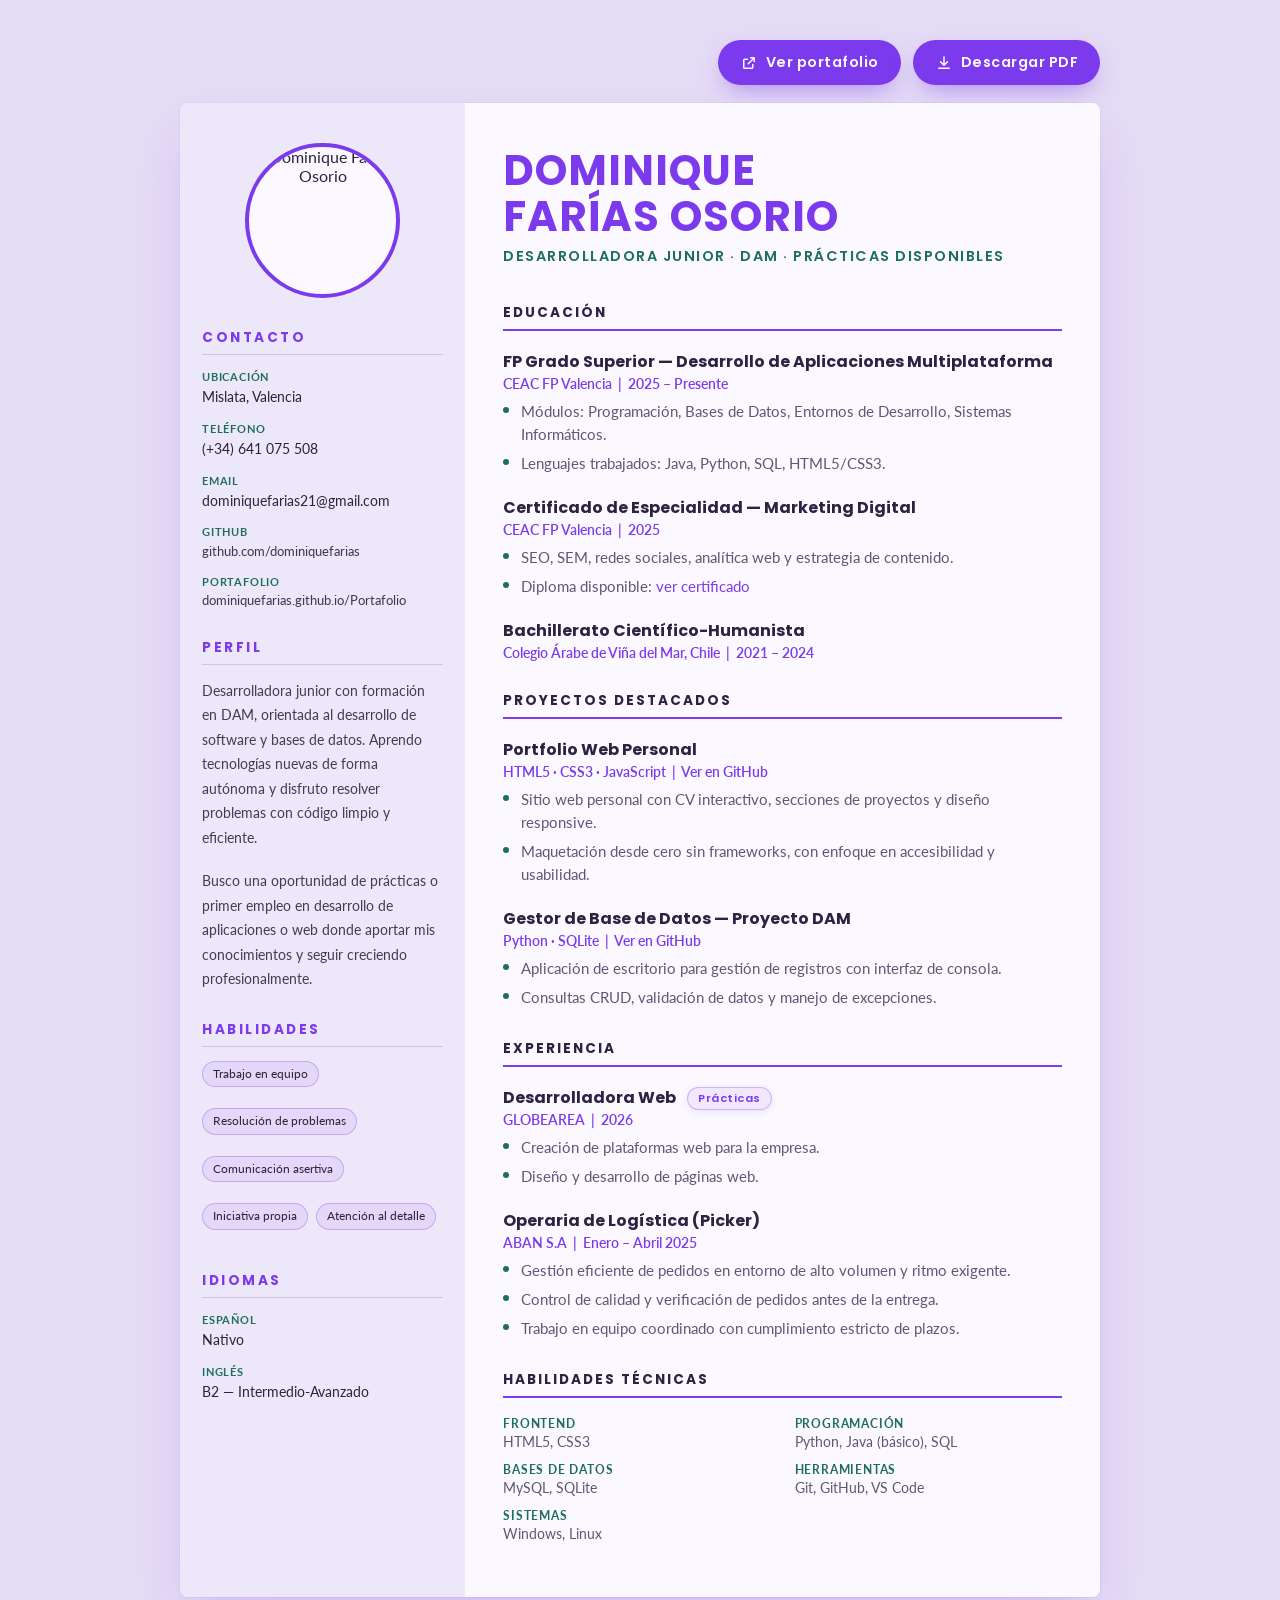
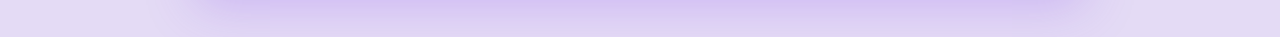
==== commit 7fa7c3cb: "." ====
--- a/index.html
+++ b/index.html
@@ -3,7 +3,7 @@
 
 <head>
     <meta charset="UTF-8">
-    <title>CV - Dominique Farías Osorio</title>
+    <title>Curriculum | Dominique Farías Osorio</title>
     <link rel="preconnect" href="https://fonts.googleapis.com">
     <link rel="preconnect" href="https://fonts.gstatic.com" crossorigin>
     <link
@@ -15,6 +15,26 @@
 
 <body>
 
+    <!-- Barra de acciones: portafolio y descarga en PDF -->
+    <div class="barra-acciones">
+        <a class="btn-accion" href="https://dominiquefarias.github.io/Portafolio/" target="_blank">
+            <svg viewBox="0 0 24 24" width="18" height="18" aria-hidden="true">
+                <path d="M14 5h5v5M19 5l-8 8M17 14v4a1 1 0 0 1-1 1H6a1 1 0 0 1-1-1V8a1 1 0 0 1 1-1h4" fill="none"
+                    stroke="currentColor" stroke-width="2" stroke-linecap="round" stroke-linejoin="round" />
+            </svg>
+            Ver portafolio
+        </a>
+
+        <!-- Abre el diálogo de impresión → "Guardar como PDF" -->
+        <button type="button" class="btn-accion" onclick="window.print()">
+            <svg viewBox="0 0 24 24" width="18" height="18" aria-hidden="true">
+                <path d="M12 4v11m0 0l-4.5-4.5M12 15l4.5-4.5M5 19h14" fill="none" stroke="currentColor" stroke-width="2"
+                    stroke-linecap="round" stroke-linejoin="round" />
+            </svg>
+            Descargar PDF
+        </button>
+    </div>
+
     <div class="cv-container">
 
         <!-- ========== SIDEBAR IZQUIERDO ========== -->
@@ -48,8 +68,14 @@
                     <li>
                         <div class="icon-text">
                             <span class="contact-label">GitHub</span>
-                            <a href="https://github.com/dominiquefarias"
-                                target="_blank">github.com/dominiquefarias</a>
+                            <a href="https://github.com/dominiquefarias" target="_blank">github.com/dominiquefarias</a>
+                        </div>
+                    </li>
+                    <li>
+                        <div class="icon-text">
+                            <span class="contact-label">Portafolio</span>
+                            <a href="https://dominiquefarias.github.io/Portafolio/"
+                                target="_blank">dominiquefarias.github.io/Portafolio</a>
                         </div>
                     </li>
                 </ul>
@@ -59,7 +85,8 @@
                 <h3>PERFIL</h3>
                 <p>
                     Desarrolladora junior con formación en DAM, orientada al desarrollo de software y bases de datos.
-                    Aprendo tecnologías nuevas de forma autónoma y disfruto resolver problemas con código limpio y eficiente.
+                    Aprendo tecnologías nuevas de forma autónoma y disfruto resolver problemas con código limpio y
+                    eficiente.
                 </p>
                 <br>
                 <p>
@@ -139,7 +166,8 @@
 
                 <div class="entry">
                     <span class="item-titulo">Portfolio Web Personal</span>
-                    <span class="item-subtitulo">HTML5 · CSS3 · JavaScript &nbsp;|&nbsp; <a href="https://github.com/dominiquefarias" target="_blank">Ver en GitHub</a></span>
+                    <span class="item-subtitulo">HTML5 · CSS3 · JavaScript &nbsp;|&nbsp; <a
+                            href="https://github.com/dominiquefarias" target="_blank">Ver en GitHub</a></span>
                     <ul>
                         <li>Sitio web personal con CV interactivo, secciones de proyectos y diseño responsive.</li>
                         <li>Maquetación desde cero sin frameworks, con enfoque en accesibilidad y usabilidad.</li>
@@ -148,7 +176,8 @@
 
                 <div class="entry">
                     <span class="item-titulo">Gestor de Base de Datos — Proyecto DAM</span>
-                    <span class="item-subtitulo">Python · SQLite &nbsp;|&nbsp; <a href="https://github.com/dominiquefarias" target="_blank">Ver en GitHub</a></span>
+                    <span class="item-subtitulo">Python · SQLite &nbsp;|&nbsp; <a
+                            href="https://github.com/dominiquefarias" target="_blank">Ver en GitHub</a></span>
                     <ul>
                         <li>Aplicación de escritorio para gestión de registros con interfaz de consola.</li>
                         <li>Consultas CRUD, validación de datos y manejo de excepciones.</li>
@@ -159,6 +188,15 @@
             <!-- EXPERIENCIA -->
             <article>
                 <h3>Experiencia</h3>
+
+                <div class="entry">
+                    <span class="item-titulo">Desarrolladora Web <span class="badge-practicas">Prácticas</span></span>
+                    <span class="item-subtitulo">GLOBEAREA &nbsp;|&nbsp; 2026</span>
+                    <ul>
+                        <li>Creación de plataformas web para la empresa.</li>
+                        <li>Diseño y desarrollo de páginas web.</li>
+                    </ul>
+                </div>
 
                 <div class="entry">
                     <span class="item-titulo">Operaria de Logística (Picker)</span>
@@ -203,4 +241,4 @@
 
 </body>
 
-</html>
+</html>
--- a/css/index.css
+++ b/css/index.css
@@ -1,14 +1,16 @@
-/* --- Variables de Color --- */
+/* --- Variables de Color (paleta del portafolio en versión clara: lavanda + menta) --- */
 :root {
-    --bg-page: #EAE0D5;
-    --sidebar-bg: #3A2C22;
-    --sidebar-text: #F0E5D3;
-    --main-bg: #FFFFFF;
-    --text-dark: #3A2C22;
-    --text-muted: #555;
-    --primary: #A87C62;
-    --accent: #8DC36E;
-    --line-color: #E8E8E8;
+    --bg-page: #E4DBF5;
+    --sidebar-bg: #EDE7FA;
+    --sidebar-text: #2A2440;
+    --main-bg: #FBF8FF;
+    --text-dark: #2A2440;
+    --text-muted: #5E5873;
+    --primary: #7C3AED;
+    --primary-soft: rgba(124, 58, 237, 0.08);
+    --accent: #1E6E60;
+    --line-color: #E2DAF2;
+    --border-strong: #CFC3EA;
 }
 
 /* --- Reset --- */
@@ -23,7 +25,8 @@
     font-family: 'Lato', sans-serif;
     color: var(--text-dark);
     display: flex;
-    justify-content: center;
+    flex-direction: column;
+    align-items: center;
     padding: 40px 20px;
 }
 
@@ -32,7 +35,7 @@
     width: 920px;
     background-color: var(--main-bg);
     display: flex;
-    box-shadow: 0 15px 40px rgba(58, 44, 34, 0.18);
+    box-shadow: 0 24px 48px -16px rgba(124, 58, 237, 0.25), 0 0 0 1px rgba(124, 58, 237, 0.06);
     border-radius: 8px;
     overflow: hidden;
 }
@@ -55,7 +58,7 @@
     border-radius: 50%;
     border: 4px solid var(--primary);
     overflow: hidden;
-    background-color: #fff;
+    background-color: var(--main-bg);
 }
 
 #izquierda img {
@@ -72,7 +75,7 @@
     text-transform: uppercase;
     margin-top: 28px;
     margin-bottom: 14px;
-    border-bottom: 1px solid rgba(255, 255, 255, 0.15);
+    border-bottom: 1px solid var(--border-strong);
     padding-bottom: 6px;
     text-align: left;
 }
@@ -137,8 +140,8 @@
 
 .skill-tag {
     display: inline-block;
-    background: rgba(255, 255, 255, 0.1);
-    border: 1px solid rgba(168, 124, 98, 0.5);
+    background: var(--primary-soft);
+    border: 1px solid rgba(124, 58, 237, 0.3);
     color: var(--sidebar-text);
     padding: 4px 10px;
     border-radius: 20px;
@@ -200,7 +203,7 @@
     font-family: 'Poppins', sans-serif;
     font-weight: 700;
     font-size: 1em;
-    color: #1a1a1a;
+    color: var(--text-dark);
     display: block;
     margin-bottom: 2px;
 }
@@ -282,3 +285,168 @@
     font-size: 0.9em;
     color: var(--text-muted);
 }
+
+/* Etiqueta de prácticas (Experiencia) */
+.badge-practicas {
+    display: inline-block;
+    margin-left: 8px;
+    padding: 2px 10px;
+    border-radius: 999px;
+    background-color: var(--primary-soft);
+    border: 1px solid rgba(124, 58, 237, 0.3);
+    color: var(--primary);
+    font-size: 0.7em;
+    font-weight: 600;
+    letter-spacing: 0.5px;
+    vertical-align: middle;
+    box-shadow: 0 2px 8px -2px rgba(124, 58, 237, 0.2);
+    transition: transform 0.2s ease, box-shadow 0.2s ease;
+}
+
+.badge-practicas:hover {
+    transform: translateY(-1px);
+    box-shadow: 0 4px 12px -2px rgba(124, 58, 237, 0.3);
+}
+
+/* ==========================================
+   BARRA DE ACCIONES (PORTAFOLIO Y PDF)
+   ========================================== */
+.barra-acciones {
+    width: 920px;
+    display: flex;
+    justify-content: flex-end;
+    gap: 12px;
+    margin-bottom: 18px;
+}
+
+.btn-accion {
+    display: inline-flex;
+    justify-content: center;
+    align-items: center;
+    gap: 8px;
+    padding: 12px 22px;
+    border: none;
+    border-radius: 999px;
+    background-color: var(--primary);
+    color: var(--main-bg);
+    font-family: 'Poppins', sans-serif;
+    font-size: 0.9em;
+    font-weight: 600;
+    letter-spacing: 0.5px;
+    text-decoration: none;
+    cursor: pointer;
+    box-shadow: 0 10px 24px -8px rgba(124, 58, 237, 0.55);
+    transition: transform 0.25s ease, box-shadow 0.25s ease, background-color 0.25s ease;
+    animation: aparecer-boton 0.5s ease backwards 0.3s;
+}
+
+.btn-accion + .btn-accion {
+    animation-delay: 0.45s;
+}
+
+.btn-accion:hover {
+    background-color: #6D28D9;
+    transform: translateY(-2px);
+    box-shadow: 0 14px 30px -10px rgba(124, 58, 237, 0.7);
+}
+
+.btn-accion:active {
+    transform: scale(0.97);
+}
+
+.btn-accion:focus-visible {
+    outline: 2px solid var(--primary);
+    outline-offset: 3px;
+}
+
+@keyframes aparecer-boton {
+    from { opacity: 0; transform: translateY(12px); }
+    to { opacity: 1; transform: translateY(0); }
+}
+
+@media (prefers-reduced-motion: reduce) {
+    .btn-accion { animation: none; transition: none; }
+}
+
+/* ==========================================
+   IMPRESIÓN / PDF (A4)
+   ========================================== */
+@page {
+    size: A4;
+    margin: 0;
+}
+
+@media print {
+    * {
+        -webkit-print-color-adjust: exact;
+        print-color-adjust: exact;
+    }
+
+    body {
+        padding: 0;
+        background-color: var(--main-bg);
+    }
+
+    .barra-acciones {
+        display: none;
+    }
+
+    .cv-container {
+        width: 100%;
+        min-height: 100vh;
+        box-shadow: none;
+        border-radius: 0;
+    }
+
+    /* Compacta márgenes para que el CV quepa en una sola hoja A4 */
+    .cv-container {
+        zoom: 0.86;
+        height: 345mm; /* 297mm (A4) / zoom → la barra lateral llega al final de la hoja */
+        overflow: hidden;
+    }
+
+    #izquierda {
+        padding: 26px 20px;
+    }
+
+    #derecha {
+        padding: 30px 32px;
+    }
+
+    .profile-img-container {
+        width: 120px;
+        height: 120px;
+        margin-bottom: 16px;
+    }
+
+    #izquierda h3 {
+        margin-top: 18px;
+        margin-bottom: 10px;
+    }
+
+    #izquierda li {
+        margin-bottom: 8px;
+    }
+
+    #derecha h2 {
+        margin-bottom: 18px;
+    }
+
+    #derecha h3 {
+        margin-top: 18px;
+        margin-bottom: 12px;
+    }
+
+    .entry {
+        margin-bottom: 12px;
+    }
+
+    #derecha li {
+        margin-bottom: 3px;
+    }
+
+    .entry,
+    .tech-group {
+        break-inside: avoid;
+    }
+}
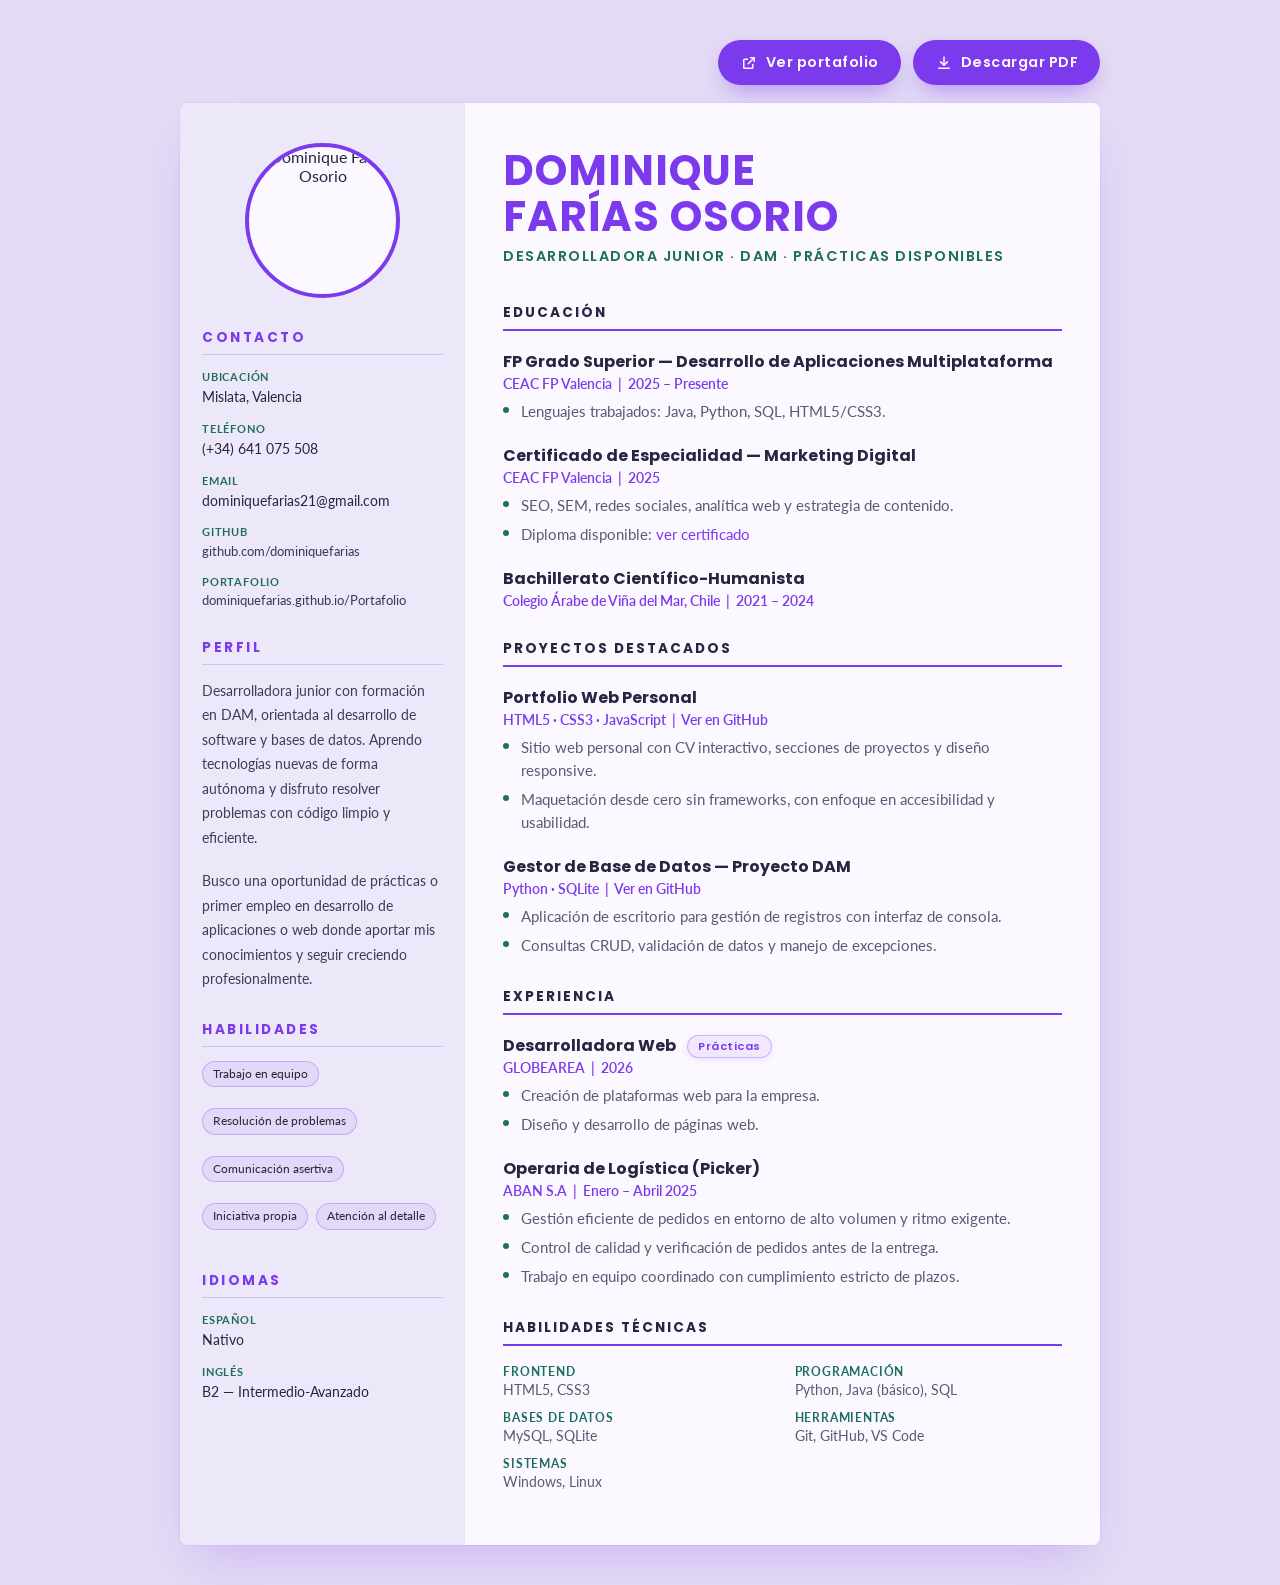
==== commit 68a4b776: "." ====
--- a/index.html
+++ b/index.html
@@ -140,7 +140,6 @@
                     <span class="item-titulo">FP Grado Superior — Desarrollo de Aplicaciones Multiplataforma</span>
                     <span class="item-subtitulo">CEAC FP Valencia &nbsp;|&nbsp; 2025 – Presente</span>
                     <ul>
-                        <li>Módulos: Programación, Bases de Datos, Entornos de Desarrollo, Sistemas Informáticos.</li>
                         <li>Lenguajes trabajados: Java, Python, SQL, HTML5/CSS3.</li>
                     </ul>
                 </div>
